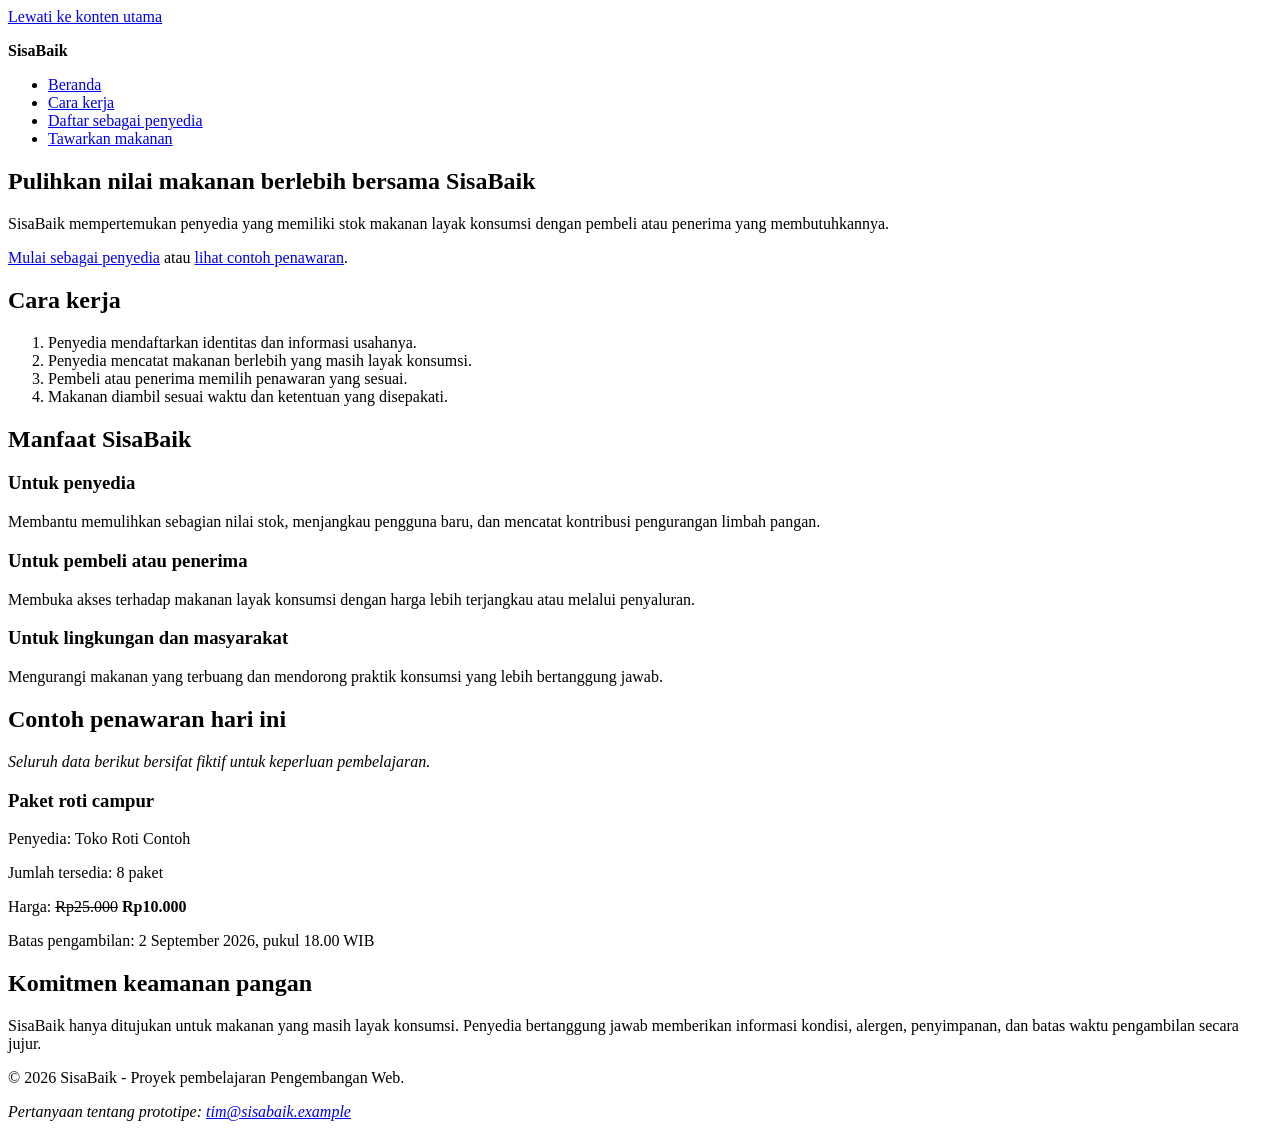
==== index.html @ 279754fd "feat: add semantic SisaBaik information page" ====
<!DOCTYPE html>
<html lang="id">
<head>
  <meta charset="utf-8">
  <meta name="viewport" content="width=device-width, initial-scale=1">
  <meta
    name="description"
    content="SisaBaik membantu penyedia menawarkan makanan berlebih agar tetap bernilai, terjangkau, dan tidak terbuang."
  >
  <title>Beranda | SisaBaik</title>
</head>
<body>
  <a href="#konten-utama">Lewati ke konten utama</a>

  <header>
    <p><strong>SisaBaik</strong></p>
    <nav aria-label="Navigasi utama">
      <ul>
        <li><a href="index.html" aria-current="page">Beranda</a></li>
        <li><a href="#cara-kerja">Cara kerja</a></li>
        <li><a href="daftar-penyedia.html">Daftar sebagai penyedia</a></li>
        <li><a href="tawarkan-makanan.html">Tawarkan makanan</a></li>
      </ul>
    </nav>
  </header>

  <main id="konten-utama" tabindex="-1">
    <section aria-labelledby="judul-utama">
      <h1 id="judul-utama">Pulihkan nilai makanan berlebih bersama SisaBaik</h1>
      <p>
        SisaBaik mempertemukan penyedia yang memiliki stok makanan layak
        konsumsi dengan pembeli atau penerima yang membutuhkannya.
      </p>
      <p>
        <a href="daftar-penyedia.html">Mulai sebagai penyedia</a>
        atau
        <a href="#penawaran-contoh">lihat contoh penawaran</a>.
      </p>
    </section>

    <section id="cara-kerja" aria-labelledby="judul-cara-kerja">
      <h2 id="judul-cara-kerja">Cara kerja</h2>
      <ol>
        <li>Penyedia mendaftarkan identitas dan informasi usahanya.</li>
        <li>Penyedia mencatat makanan berlebih yang masih layak konsumsi.</li>
        <li>Pembeli atau penerima memilih penawaran yang sesuai.</li>
        <li>Makanan diambil sesuai waktu dan ketentuan yang disepakati.</li>
      </ol>
    </section>

    <section aria-labelledby="judul-manfaat">
      <h2 id="judul-manfaat">Manfaat SisaBaik</h2>

      <article>
        <h3>Untuk penyedia</h3>
        <p>
          Membantu memulihkan sebagian nilai stok, menjangkau pengguna baru,
          dan mencatat kontribusi pengurangan limbah pangan.
        </p>
      </article>

      <article>
        <h3>Untuk pembeli atau penerima</h3>
        <p>
          Membuka akses terhadap makanan layak konsumsi dengan harga lebih
          terjangkau atau melalui penyaluran.
        </p>
      </article>

      <article>
        <h3>Untuk lingkungan dan masyarakat</h3>
        <p>
          Mengurangi makanan yang terbuang dan mendorong praktik konsumsi
          yang lebih bertanggung jawab.
        </p>
      </article>
    </section>

    <section id="penawaran-contoh" aria-labelledby="judul-penawaran">
      <h2 id="judul-penawaran">Contoh penawaran hari ini</h2>
      <p><em>Seluruh data berikut bersifat fiktif untuk keperluan pembelajaran.</em></p>

      <article>
        <h3>Paket roti campur</h3>
        <p>Penyedia: Toko Roti Contoh</p>
        <p>Jumlah tersedia: <data value="8">8 paket</data></p>
        <p>Harga: <del>Rp25.000</del> <strong>Rp10.000</strong></p>
        <p>
          Batas pengambilan:
          <time datetime="2026-09-02T18:00:00+07:00">
            2 September 2026, pukul 18.00 WIB
          </time>
        </p>
      </article>
    </section>

    <section aria-labelledby="judul-keamanan">
      <h2 id="judul-keamanan">Komitmen keamanan pangan</h2>
      <p>
        SisaBaik hanya ditujukan untuk makanan yang masih layak konsumsi.
        Penyedia bertanggung jawab memberikan informasi kondisi, alergen,
        penyimpanan, dan batas waktu pengambilan secara jujur.
      </p>
    </section>
  </main>

  <footer>
    <p>&copy; 2026 SisaBaik - Proyek pembelajaran Pengembangan Web.</p>
    <address>
      Pertanyaan tentang prototipe:
      <a href="mailto:tim@sisabaik.example">tim@sisabaik.example</a>
    </address>
  </footer>
</body>
</html>
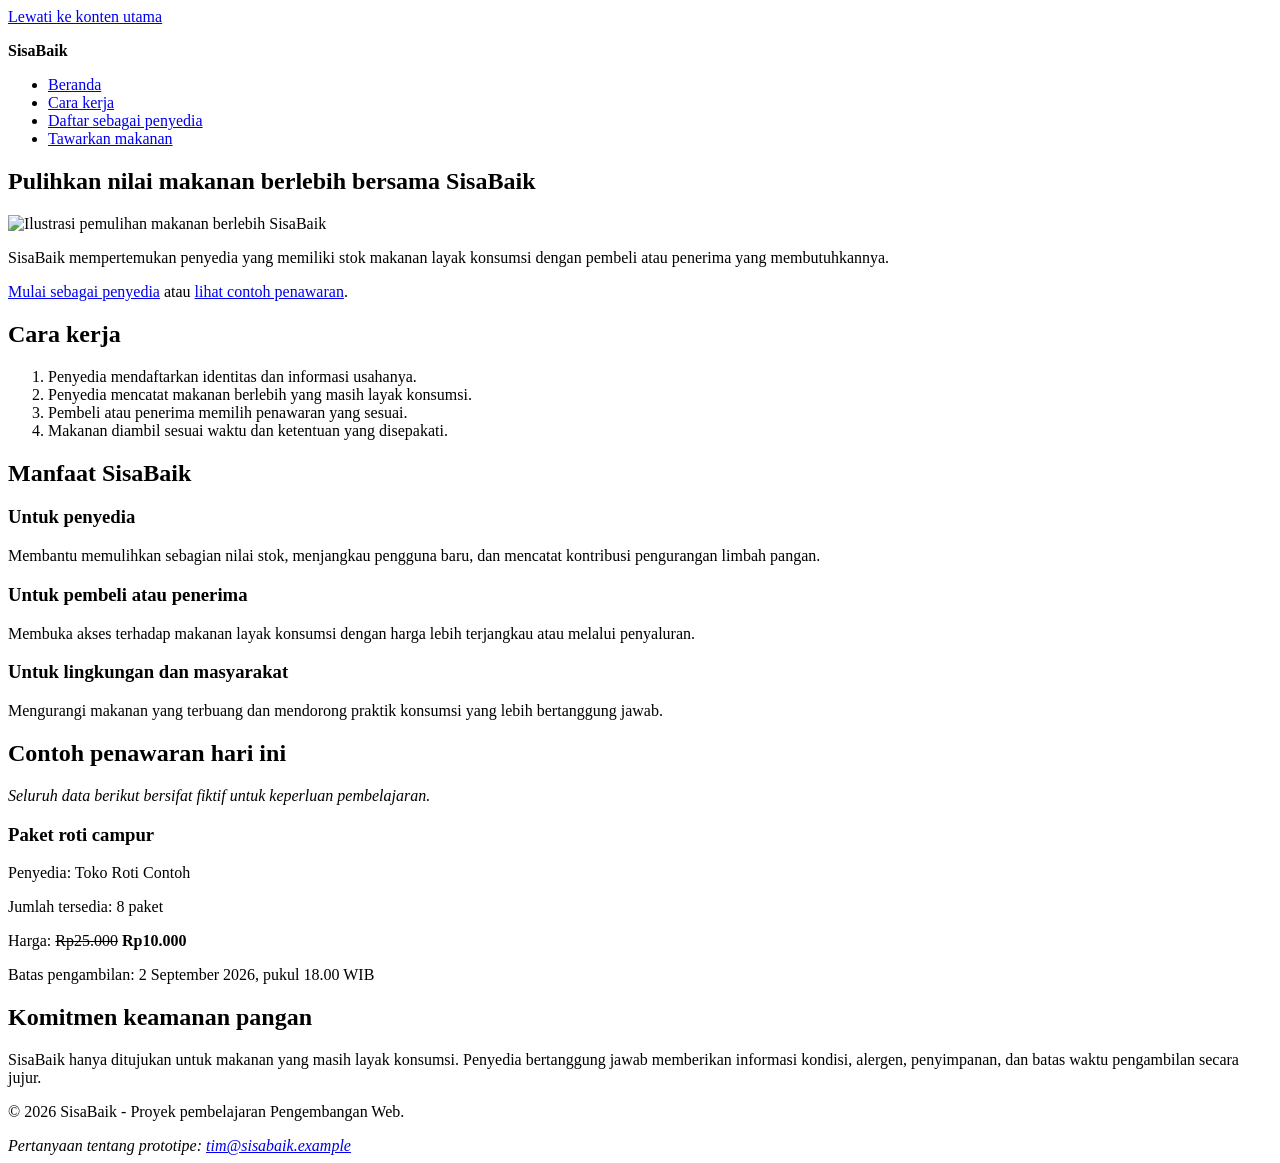
==== commit a898b034: "Menambahkan gambar di bagian pulihkan nilai makanan berlebih" ====
--- a/index.html
+++ b/index.html
@@ -27,6 +27,15 @@
   <main id="konten-utama" tabindex="-1">
     <section aria-labelledby="judul-utama">
       <h1 id="judul-utama">Pulihkan nilai makanan berlebih bersama SisaBaik</h1>
+      
+      <!-- GAMBAR DITAMBAHKAN DI SINI -->
+      <img 
+        src="img/makanan.jpg" 
+        alt="Ilustrasi pemulihan makanan berlebih SisaBaik" 
+        width="600" 
+        style="max-width: 100%; height: auto;"
+      >
+
       <p>
         SisaBaik mempertemukan penyedia yang memiliki stok makanan layak
         konsumsi dengan pembeli atau penerima yang membutuhkannya.
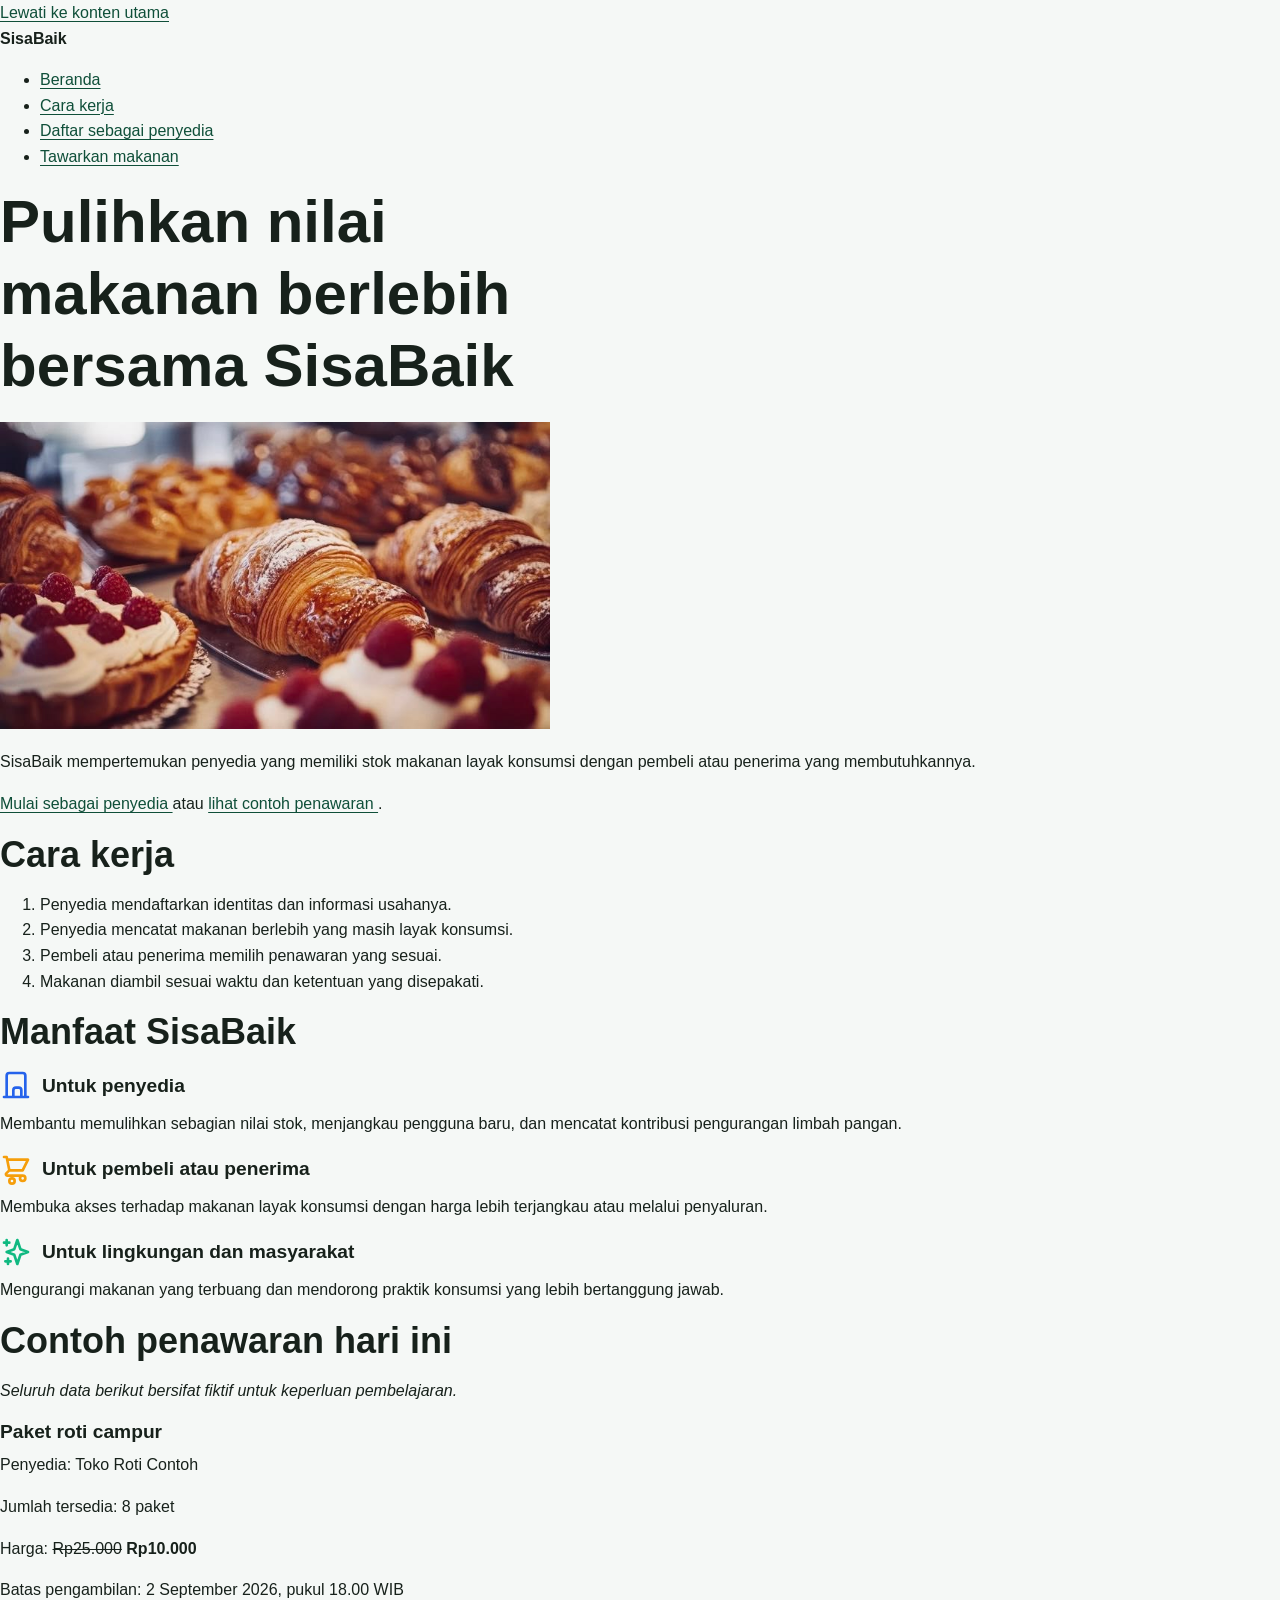
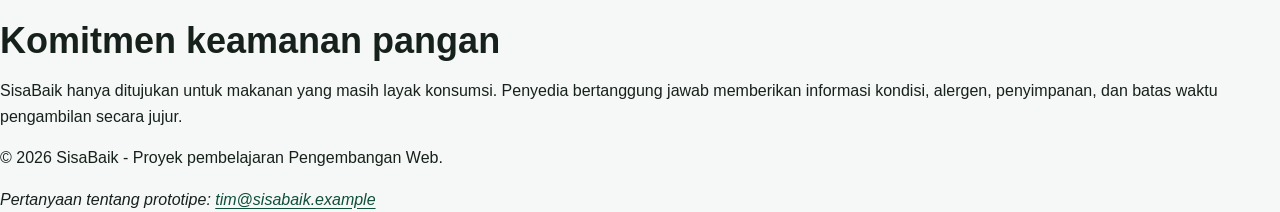
==== commit c4dae32b: "feat: add responsive SisaBaik visual system" ====
--- a/index.html
+++ b/index.html
@@ -1,124 +1,295 @@
-<!DOCTYPE html>
+<!doctype html>
 <html lang="id">
-<head>
-  <meta charset="utf-8">
-  <meta name="viewport" content="width=device-width, initial-scale=1">
-  <meta
-    name="description"
-    content="SisaBaik membantu penyedia menawarkan makanan berlebih agar tetap bernilai, terjangkau, dan tidak terbuang."
-  >
-  <title>Beranda | SisaBaik</title>
-</head>
-<body>
-  <a href="#konten-utama">Lewati ke konten utama</a>
-
-  <header>
-    <p><strong>SisaBaik</strong></p>
-    <nav aria-label="Navigasi utama">
-      <ul>
-        <li><a href="index.html" aria-current="page">Beranda</a></li>
-        <li><a href="#cara-kerja">Cara kerja</a></li>
-        <li><a href="daftar-penyedia.html">Daftar sebagai penyedia</a></li>
-        <li><a href="tawarkan-makanan.html">Tawarkan makanan</a></li>
-      </ul>
-    </nav>
-  </header>
-
-  <main id="konten-utama" tabindex="-1">
-    <section aria-labelledby="judul-utama">
-      <h1 id="judul-utama">Pulihkan nilai makanan berlebih bersama SisaBaik</h1>
-      
-      <!-- GAMBAR DITAMBAHKAN DI SINI -->
-      <img 
-        src="img/makanan.jpg" 
-        alt="Ilustrasi pemulihan makanan berlebih SisaBaik" 
-        width="600" 
-        style="max-width: 100%; height: auto;"
-      >
-
-      <p>
-        SisaBaik mempertemukan penyedia yang memiliki stok makanan layak
-        konsumsi dengan pembeli atau penerima yang membutuhkannya.
-      </p>
-      <p>
-        <a href="daftar-penyedia.html">Mulai sebagai penyedia</a>
-        atau
-        <a href="#penawaran-contoh">lihat contoh penawaran</a>.
-      </p>
-    </section>
-
-    <section id="cara-kerja" aria-labelledby="judul-cara-kerja">
-      <h2 id="judul-cara-kerja">Cara kerja</h2>
-      <ol>
-        <li>Penyedia mendaftarkan identitas dan informasi usahanya.</li>
-        <li>Penyedia mencatat makanan berlebih yang masih layak konsumsi.</li>
-        <li>Pembeli atau penerima memilih penawaran yang sesuai.</li>
-        <li>Makanan diambil sesuai waktu dan ketentuan yang disepakati.</li>
-      </ol>
-    </section>
-
-    <section aria-labelledby="judul-manfaat">
-      <h2 id="judul-manfaat">Manfaat SisaBaik</h2>
-
-      <article>
-        <h3>Untuk penyedia</h3>
-        <p>
-          Membantu memulihkan sebagian nilai stok, menjangkau pengguna baru,
-          dan mencatat kontribusi pengurangan limbah pangan.
-        </p>
-      </article>
-
-      <article>
-        <h3>Untuk pembeli atau penerima</h3>
-        <p>
-          Membuka akses terhadap makanan layak konsumsi dengan harga lebih
-          terjangkau atau melalui penyaluran.
-        </p>
-      </article>
-
-      <article>
-        <h3>Untuk lingkungan dan masyarakat</h3>
-        <p>
-          Mengurangi makanan yang terbuang dan mendorong praktik konsumsi
-          yang lebih bertanggung jawab.
-        </p>
-      </article>
-    </section>
-
-    <section id="penawaran-contoh" aria-labelledby="judul-penawaran">
-      <h2 id="judul-penawaran">Contoh penawaran hari ini</h2>
-      <p><em>Seluruh data berikut bersifat fiktif untuk keperluan pembelajaran.</em></p>
-
-      <article>
-        <h3>Paket roti campur</h3>
-        <p>Penyedia: Toko Roti Contoh</p>
-        <p>Jumlah tersedia: <data value="8">8 paket</data></p>
-        <p>Harga: <del>Rp25.000</del> <strong>Rp10.000</strong></p>
-        <p>
-          Batas pengambilan:
-          <time datetime="2026-09-02T18:00:00+07:00">
-            2 September 2026, pukul 18.00 WIB
-          </time>
-        </p>
-      </article>
-    </section>
-
-    <section aria-labelledby="judul-keamanan">
-      <h2 id="judul-keamanan">Komitmen keamanan pangan</h2>
-      <p>
-        SisaBaik hanya ditujukan untuk makanan yang masih layak konsumsi.
-        Penyedia bertanggung jawab memberikan informasi kondisi, alergen,
-        penyimpanan, dan batas waktu pengambilan secara jujur.
-      </p>
-    </section>
-  </main>
-
-  <footer>
-    <p>&copy; 2026 SisaBaik - Proyek pembelajaran Pengembangan Web.</p>
-    <address>
-      Pertanyaan tentang prototipe:
-      <a href="mailto:tim@sisabaik.example">tim@sisabaik.example</a>
-    </address>
-  </footer>
-</body>
+
+    <head>
+
+        <meta charset="utf-8">
+
+        <meta name="viewport" content="width=device-width, initial-scale=1">
+
+        <meta
+            name="description"
+            content="SisaBaik membantu penyedia menawarkan makanan berlebih agar tetap bernilai, terjangkau, dan tidak terbuang."
+        >
+
+        <title>Beranda | SisaBaik</title>
+
+        <style>
+            /* CSS Sederhana untuk Merapikan Tampilan Ikon Berwarna */
+            .manfaat-title {
+                display: flex;
+                align-items: center;
+                gap: 10px;
+            }
+
+            .manfaat-icon {
+                width: 32px;
+                height: 32px;
+                flex-shrink: 0;
+            }
+
+            /* Warna Khusus Ikon */
+            .icon-penyedia {
+                color: #2563eb; /* Biru */
+            }
+
+            .icon-pembeli {
+                color: #f59e0b; /* Oranye/Emas */
+            }
+
+            .icon-lingkungan {
+                color: #10b981; /* Hijau Daun */
+            }
+        </style>
+
+        <link rel="stylesheet" href="styles.css">
+    </head>
+
+    <body>
+
+        <a href="#konten-utama">Lewati ke konten utama</a>
+
+        <header>
+
+            <p><strong>SisaBaik</strong></p>
+
+            <nav aria-label="Navigasi utama">
+
+                <ul>
+
+                    <li>
+                        <a href="index.html" aria-current="page">
+                            Beranda
+                        </a>
+                    </li>
+
+                    <li>
+                        <a href="#cara-kerja">
+                            Cara kerja
+                        </a>
+                    </li>
+
+                    <li>
+                        <a href="daftar-penyedia.html">
+                            Daftar sebagai penyedia
+                        </a>
+                    </li>
+
+                    <li>
+                        <a href="tawarkan-makanan.html">
+                            Tawarkan makanan
+                        </a>
+                    </li>
+
+                </ul>
+
+            </nav>
+
+        </header>
+
+        <main id="konten-utama" tabindex="-1">
+
+            <section aria-labelledby="judul-utama">
+
+                <h1 id="judul-utama">
+                    Pulihkan nilai makanan berlebih bersama SisaBaik
+                </h1>
+
+                <img
+                    src="makanan.jpg"
+                    alt="Makanan berlebih yang masih layak konsumsi"
+                    style="width: 550px; height: auto; display: block; margin: 20px 0;"
+                >
+
+                <p>
+                    SisaBaik mempertemukan penyedia yang memiliki stok makanan layak
+                    konsumsi dengan pembeli atau penerima yang membutuhkannya.
+                </p>
+
+                <p>
+                    <a href="daftar-penyedia.html">
+                        Mulai sebagai penyedia
+                    </a>
+                    atau
+                    <a href="#penawaran-contoh">
+                        lihat contoh penawaran
+                    </a>.
+                </p>
+
+            </section>
+
+            <section id="cara-kerja" aria-labelledby="judul-cara-kerja">
+
+                <h2 id="judul-cara-kerja">
+                    Cara kerja
+                </h2>
+
+                <ol>
+
+                    <li>
+                        Penyedia mendaftarkan identitas dan informasi usahanya.
+                    </li>
+
+                    <li>
+                        Penyedia mencatat makanan berlebih yang masih layak konsumsi.
+                    </li>
+
+                    <li>
+                        Pembeli atau penerima memilih penawaran yang sesuai.
+                    </li>
+
+                    <li>
+                        Makanan diambil sesuai waktu dan ketentuan yang disepakati.
+                    </li>
+
+                </ol>
+
+            </section>
+
+            <section aria-labelledby="judul-manfaat">
+
+                <h2 id="judul-manfaat">
+                    Manfaat SisaBaik
+                </h2>
+
+                <article>
+
+                    <h3 class="manfaat-title">
+                        <!-- Ikon Toko/Penyedia - Warna Biru -->
+                        <svg class="manfaat-icon icon-penyedia" xmlns="http://www.w3.org/2000/svg" fill="none" viewBox="0 0 24 24" stroke="currentColor" aria-hidden="true">
+                            <path stroke-linecap="round" stroke-linejoin="round" stroke-width="2" d="M19 21V5a2 2 0 00-2-2H7a2 2 0 00-2 2v16m14 0h2m-2 0h-5m-9 0H3m2 0h5m0 0v-5a2 2 0 012-2h2a2 2 0 012 2v5m-6 0h6" />
+                        </svg>
+                        Untuk penyedia
+                    </h3>
+
+                    <p>
+                        Membantu memulihkan sebagian nilai stok, menjangkau pengguna baru,
+                        dan mencatat kontribusi pengurangan limbah pangan.
+                    </p>
+
+                </article>
+
+                <article>
+
+                    <h3 class="manfaat-title">
+                        <!-- Ikon Keranjang Belanja - Warna Oranye -->
+                        <svg class="manfaat-icon icon-pembeli" xmlns="http://www.w3.org/2000/svg" fill="none" viewBox="0 0 24 24" stroke="currentColor" aria-hidden="true">
+                            <path stroke-linecap="round" stroke-linejoin="round" stroke-width="2" d="M3 3h2l.4 2M7 13h10l4-8H5.4M7 13L5.4 5M7 13l-2.293 2.293c-.63.63-.184 1.707.707 1.707H17m0 0a2 2 0 100 4 2 2 0 000-4zm-8 2a2 2 0 100 4 2 2 0 000-4z" />
+                        </svg>
+                        Untuk pembeli atau penerima
+                    </h3>
+
+                    <p>
+                        Membuka akses terhadap makanan layak konsumsi dengan harga lebih
+                        terjangkau atau melalui penyaluran.
+                    </p>
+
+                </article>
+
+                <article>
+
+                    <h3 class="manfaat-title">
+                        <!-- Ikon Daun/Lingkungan - Warna Hijau -->
+                        <svg class="manfaat-icon icon-lingkungan" xmlns="http://www.w3.org/2000/svg" fill="none" viewBox="0 0 24 24" stroke="currentColor" aria-hidden="true">
+                            <path stroke-linecap="round" stroke-linejoin="round" stroke-width="2" d="M5 3v4M3 5h4M6 17v4m-2-2h4m5-16l2.286 6.857L21 12l-5.714 2.143L13 21l-2.286-6.857L5 12l5.714-2.143L13 3z" />
+                        </svg>
+                        Untuk lingkungan dan masyarakat
+                    </h3>
+
+                    <p>
+                        Mengurangi makanan yang terbuang dan mendorong praktik konsumsi
+                        yang lebih bertanggung jawab.
+                    </p>
+
+                </article>
+
+            </section>
+
+            <section
+                id="penawaran-contoh"
+                aria-labelledby="judul-penawaran"
+            >
+
+                <h2 id="judul-penawaran">
+                    Contoh penawaran hari ini
+                </h2>
+
+                <p>
+                    <em>
+                        Seluruh data berikut bersifat fiktif untuk keperluan pembelajaran.
+                    </em>
+                </p>
+
+                <article>
+
+                    <h3>
+                        Paket roti campur
+                    </h3>
+
+                    <p>
+                        Penyedia: Toko Roti Contoh
+                    </p>
+
+                    <p>
+                        Jumlah tersedia:
+                        <data value="8">
+                            8 paket
+                        </data>
+                    </p>
+
+                    <p>
+                        Harga:
+                        <del>Rp25.000</del>
+                        <strong>Rp10.000</strong>
+                    </p>
+
+                    <p>
+                        Batas pengambilan:
+
+                        <time datetime="2026-09-02T18:00:00+07:00">
+                            2 September 2026, pukul 18.00 WIB
+                        </time>
+
+                    </p>
+
+                </article>
+
+            </section>
+
+            <section aria-labelledby="judul-keamanan">
+
+                <h2 id="judul-keamanan">
+                    Komitmen keamanan pangan
+                </h2>
+
+                <p>
+                    SisaBaik hanya ditujukan untuk makanan yang masih layak konsumsi.
+                    Penyedia bertanggung jawab memberikan informasi kondisi, alergen,
+                    penyimpanan, dan batas waktu pengambilan secara jujur.
+                </p>
+
+            </section>
+
+        </main>
+
+        <footer>
+
+            <p>
+                &copy; 2026 SisaBaik - Proyek pembelajaran Pengembangan Web.
+            </p>
+
+            <address>
+
+                Pertanyaan tentang prototipe:
+
+                <a href="mailto:tim@sisabaik.example">
+                    tim@sisabaik.example
+                </a>
+
+            </address>
+
+        </footer>
+
+    </body>
+
 </html>
--- a/styles.css
+++ b/styles.css
@@ -0,0 +1,433 @@
+:root {
+    --color-primary: #176b4d;
+    --color-primary-dark: #0f4f39;
+    --color-primary-soft: #e8f5ef;
+    --color-accent: #f2b84b;
+    --color-text: #17211b;
+    --color-muted: #52615a;
+    --color-surface: #ffffff;
+    --color-background: #f5f8f6;
+    --color-border: #cbd8d1;
+    --color-danger: #a52a2a;
+    --shadow-card: 0 0.5rem 1.5rem rgb(23 33 27 / 10%);
+    --radius-small: 0.5rem;
+    --radius-medium: 0.9rem;
+    --radius-large: 1.4rem;
+    --content-width: 72rem;
+}
+
+*,
+*::before,
+*::after {
+    box-sizing: border-box;
+}
+
+html {
+    scroll-behavior: smooth;
+}
+
+body {
+    margin: 0;
+    background: var(--color-background);
+    color: var(--color-text);
+    font-family: Arial, Helvetica, sans-serif;
+    font-size: 1rem;
+    line-height: 1.6;
+}
+
+h1,
+h2,
+h3,
+p {
+margin-block-start: 0;
+}
+
+h1,
+h2,
+h3 {
+line-height: 1.2;
+}
+
+h1 {
+    max-width: 18ch;
+    margin-block-end: 1rem;
+    font-size: clamp(2rem, 7vw, 3.75rem);
+}
+
+h2 {
+    margin-block-end: 1rem;
+    font-size: clamp(1.5rem, 4vw, 2.25rem);
+}
+
+h3 {
+    margin-block-end: 0.6rem;
+    font-size: 1.2rem;
+}
+
+a{
+color: var(--color-primary-dark);
+text-underline-offset: 0.2em;
+}
+
+a:hover {
+    text-decoration-thickness: 0.18em;
+}
+
+:focus-visible {
+    outline: 0.2rem solid var( -- color-accent);
+    outline-offset: 0.2rem;
+}
+
+.skip-link {
+    position: absolute;
+    inset-block-start: 0.5rem;
+    inset-inline-start: 0.5rem;
+    z-index: 100;
+    padding: 0.7rem 1rem;
+    border-radius: var(--radius-small);
+    background: var(--color-text);
+    color: var(--color-surface);
+    transform: translateY(-180%);
+}
+
+.skip-link:focus {
+transform: translateY(0);
+}
+
+.container {
+width: min(100% - 2rem, var(--content-width));
+margin-inline: auto;
+}
+
+.site-header {
+    background: var(--color-surface);
+    border-block-end: 0.0625rem solid var(--color-border);
+}
+
+.header-layout {
+    display: flex;
+    flex-direction: column;
+    gap: 0.75rem;
+    padding-block: 1rem;
+}
+
+.brand {
+    margin: 0;
+    color: var(--color-primary-dark);
+    font-size: 1.4rem;
+    font-weight: 700;
+}
+
+.nav-list {
+    display: flex;
+    flex-wrap: wrap;
+    gap: 0.5rem 1rem;
+    margin: 0;
+    padding: 0;
+    list-style: none;
+} 
+
+.nav-list a {
+    display: inline-block;
+    padding-block: 0.35rem;
+    font-weight: 700;
+}
+
+.nav-list a[aria-current="page"] {
+    color: var(--color-primary);
+    text-decoration-thickness: 0.2em;
+}
+
+.hero {
+    padding-block: clamp(3rem, 10vw, 7rem);
+    background:
+linear-gradient(135deg, rgb(232 245 239 / 95%), rgb(255 255 255 / 92%));
+}
+
+.hero-layout {
+display: grid;
+gap: 2rem;
+align-items: center;
+}
+
+.eyebrow {
+margin-block-end: 0.5rem;
+color: var(--color-primary-dark);
+font-weight: 700;
+letter-spacing: 0.05em;
+text-transform: uppercase;
+}
+
+.lead {
+max-width: 62ch;
+color: var(--color-muted);
+font-size: 1.1rem;
+}
+
+.hero-panel {
+    padding: 1.5rem;
+    border: 0.0625rem solid var(--color-border);
+    border-radius: var(--radius-large);
+    background: var(--color-surface);
+    box-shadow: var(--shadow-card);
+}
+
+.hero-panel strong {
+    display: block;
+    color: var(--color-primary-dark);
+    font-size: 2rem;
+}
+
+.button-group,
+.form-actions {
+    display: flex;
+    flex-wrap: wrap;
+    gap: 0.75rem;
+    align-items: center;
+}
+
+.button {
+    display: inline-block;
+    padding: 0.75rem 1rem;
+    border: 0.125rem solid var(--color-primary);
+    border-radius: var(--radius-small);
+    background: var(--color-primary);
+    color: var(--color-surface);
+    font: inherit;
+    font-weight: 700;
+    line-height: 1.2;
+    text-decoration: none;
+    cursor: pointer;
+}
+
+.button:hover {
+    background: var(--color-primary-dark);
+    border-color: var(--color-primary-dark);
+}
+
+.button-secondary {
+    background: transparent;
+    color: var(--color-primary-dark);
+}
+
+.section {
+    padding-block: clamp(2.5rem, 7vw, 5rem);
+}
+
+.section-alt {
+    background: var(--color-surface);
+}
+
+
+.section-intro {
+max-width: 65ch;
+color: var(--color-muted);
+}
+
+.steps-grid,
+.benefit-grid,
+.offer-grid {
+    display: grid;
+    grid-template-columns: 1fr;
+    gap: 1rem;
+}
+
+.card {
+padding: 1.25rem;
+border: 0.0625rem solid var(--color-border);
+border-radius: var(--radius-medium);
+background: var(--color-surface);
+box-shadow: var(--shadow-card);
+}
+
+.step-number {
+display: inline-grid;
+width: 2.25rem;
+height: 2.25rem;
+margin-block-end: 0.75rem;
+place-items: center;
+border-radius: 50%;
+background: var(--color-primary-soft);
+color: var(--color-primary-dark);
+font-weight: 700;
+}
+
+.offer-card {
+display: flex;
+flex-direction: column;
+overflow: hidden;
+border: 0.0625rem solid var(--color-border);
+border-radius: var(--radius-medium);
+background: var(--color-surface);
+box-shadow: var(--shadow-card);
+}
+
+.offer-card __ visual {
+min-height: 8rem;
+background: linear-gradient(135deg, var(--color-primary), var(--color-primary-dark));
+}
+
+.offer-card_content {
+display: flex;
+flex: 1;
+flex-direction: column;
+padding: 1.25rem;
+}
+
+.offer-card_meta {
+color: var(--color-muted);
+}
+
+.offer-card_price {
+margin-block-start: auto;
+font-size: 1.15rem;
+}
+
+.badge {
+display: inline-block;
+width: fit-content;
+margin-block-end: 0.75rem;
+padding: 0.25rem 0.6rem;
+border-radius: 999px;
+background: var(--color-primary-soft);
+color: var(--color-primary-dark);
+font-size: 0.85rem;
+font-weight: 700;
+}
+
+.notice {
+padding: 1rem;
+border-inline-start: 0.3rem solid var(--color-primary);
+border-radius: var(--radius-small);
+background: var(--color-primary-soft);
+}
+
+.page-heading {
+padding-block: clamp(2.5rem, 7vw, 5rem) 2rem;
+}
+
+.form-card {
+max-width: 56rem;
+margin-block-end: 3rem;
+padding: clamp(1rem, 4vw, 2rem);
+border: 0.0625rem solid var(--color-border);
+border-radius: var(--radius-large);
+background: var(--color-surface);
+box-shadow: var(--shadow-card);
+}
+
+.form-section {
+margin: 0 0 1.5rem;
+padding: 1.25rem;
+border: 0.0625rem solid var(--color-border);
+border-radius: var(--radius-medium);
+}
+
+.form-section legend {
+padding-inline: 0.4rem;
+color: var(--color-primary-dark);
+font-size: 1.1rem;
+font-weight: 700;
+}
+
+label {
+display: inline-block;
+margin-block-end: 0.35rem;
+font-weight: 700;
+}
+
+input,
+select,
+textarea {
+    width: 100%;
+    padding: 0.7rem 0.75rem;
+    border: 0.0625rem solid #809087;
+    border-radius: var( -- radius-small);
+    background: var( -- color-surface);
+    color: var( -- color-text);
+    font: inherit;
+}
+
+textarea {
+resize: vertical;
+}
+
+input:focus,
+select:focus,
+textarea:focus {
+border-color: var(--color-primary-dark);
+}
+
+input[type="checkbox"],
+
+input[type="radio"] {
+width: 1.1rem;
+height: 1.1rem;
+margin: 0.2rem 0 0;
+accent-color: var(--color-primary);
+}
+
+.required-note {
+color: var(--color-muted);
+}
+
+.site-footer {
+padding-block: 2rem;
+background: var(--color-primary-dark);
+color: var(--color-surface);
+}
+
+.site-footer a {
+color: var(--color-surface);
+}
+
+.footer-layout {
+display: flex;
+flex-direction: column;
+gap: 0.5rem;
+}
+
+.footer-layout p,
+.footer-layout address {
+margin: 0;
+}
+
+
+@media (min-width: 48rem) {
+.header-layout {
+    flex-direction: row;
+    justify-content: space-between;
+    align-items: center;
+}
+
+.hero-layout {
+    grid-template-columns: minmax(0, 1.5fr) minmax(15rem, 0.7fr);
+}
+
+.steps-grid,
+.benefit-grid {
+    grid-template-columns: repeat(3, minmax(0, 1fr));
+}
+
+.offer-grid {
+grid-template-columns: repeat(2, minmax(0, 1fr));
+}
+
+.footer-layout {
+    flex-direction: row;
+    justify-content: space-between;
+    align-items: center;
+}
+}
+
+@media (min-width: 68rem) {
+.offer-grid {
+    grid-template-columns: repeat(3, minmax(0, 1fr));
+}
+}
+
+@media (prefers-reduced-motion: reduce) {
+html {
+    scroll-behavior: auto;
+}
+}
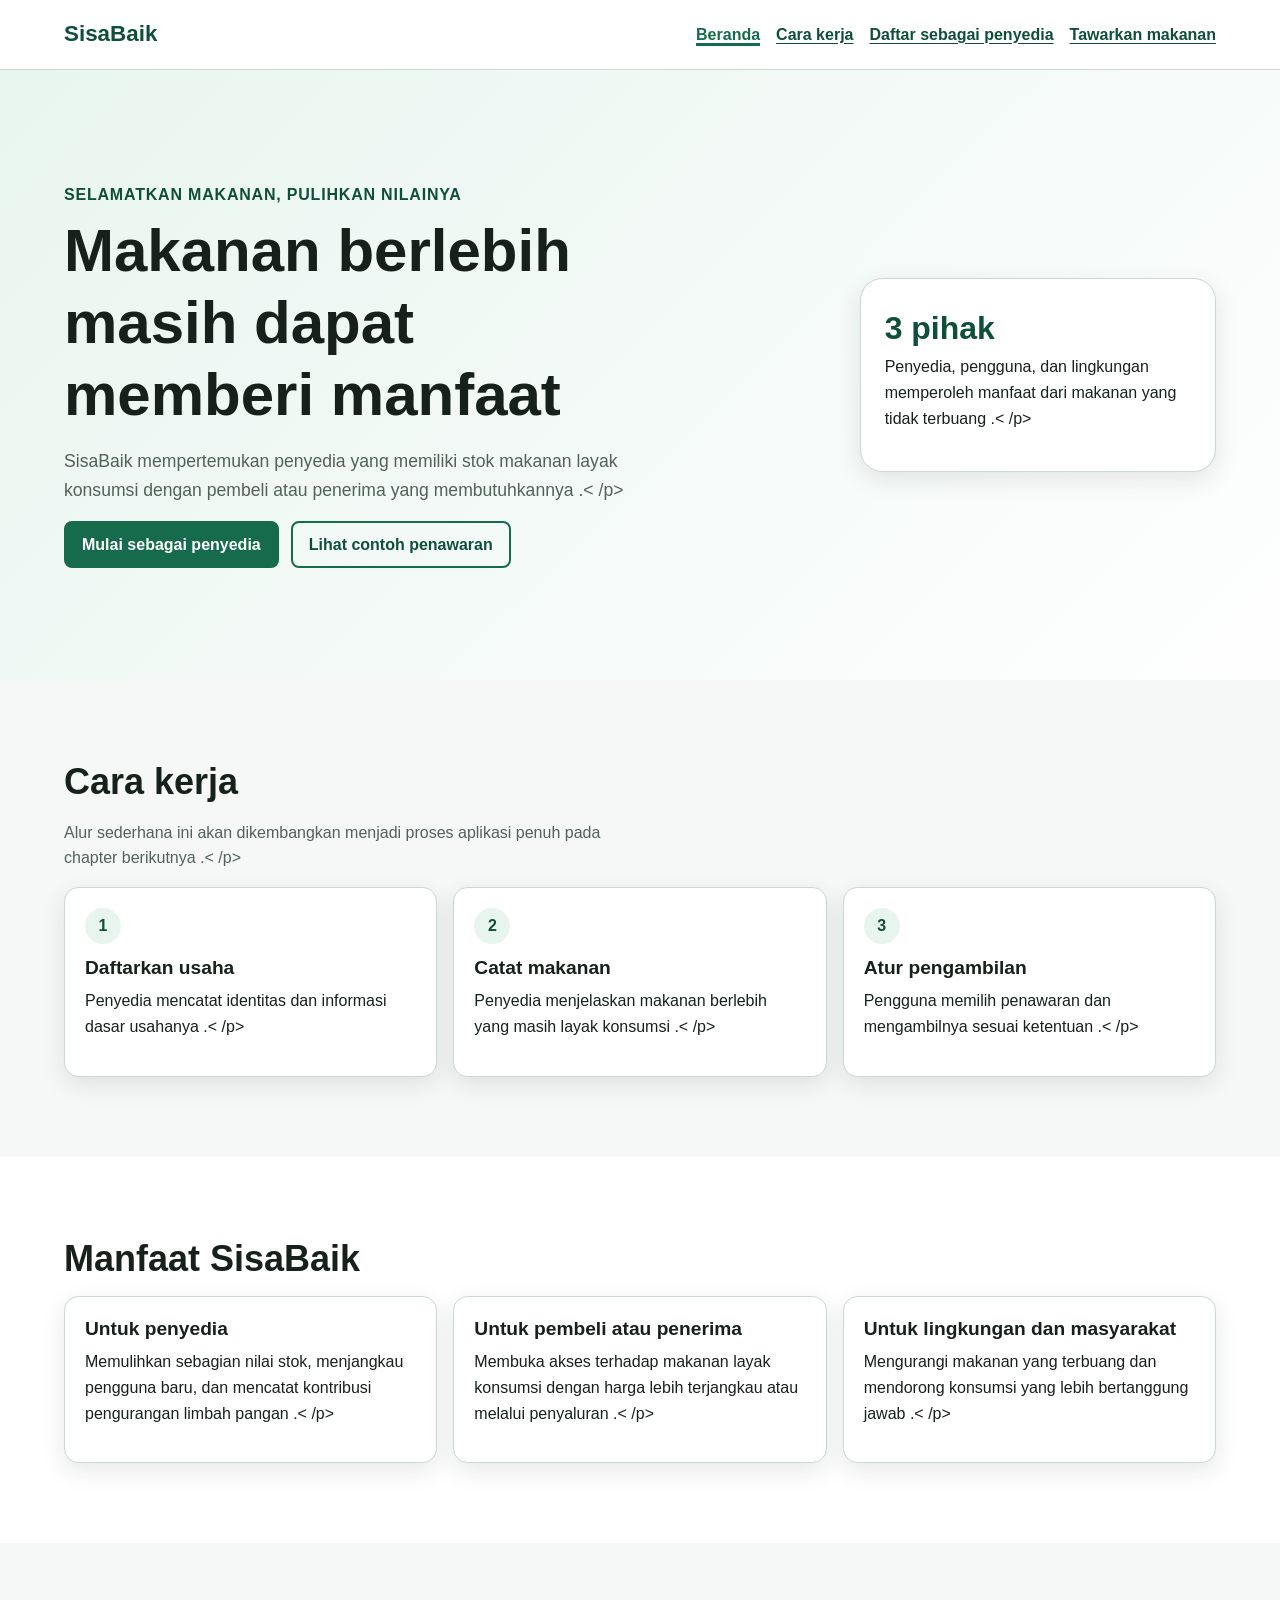
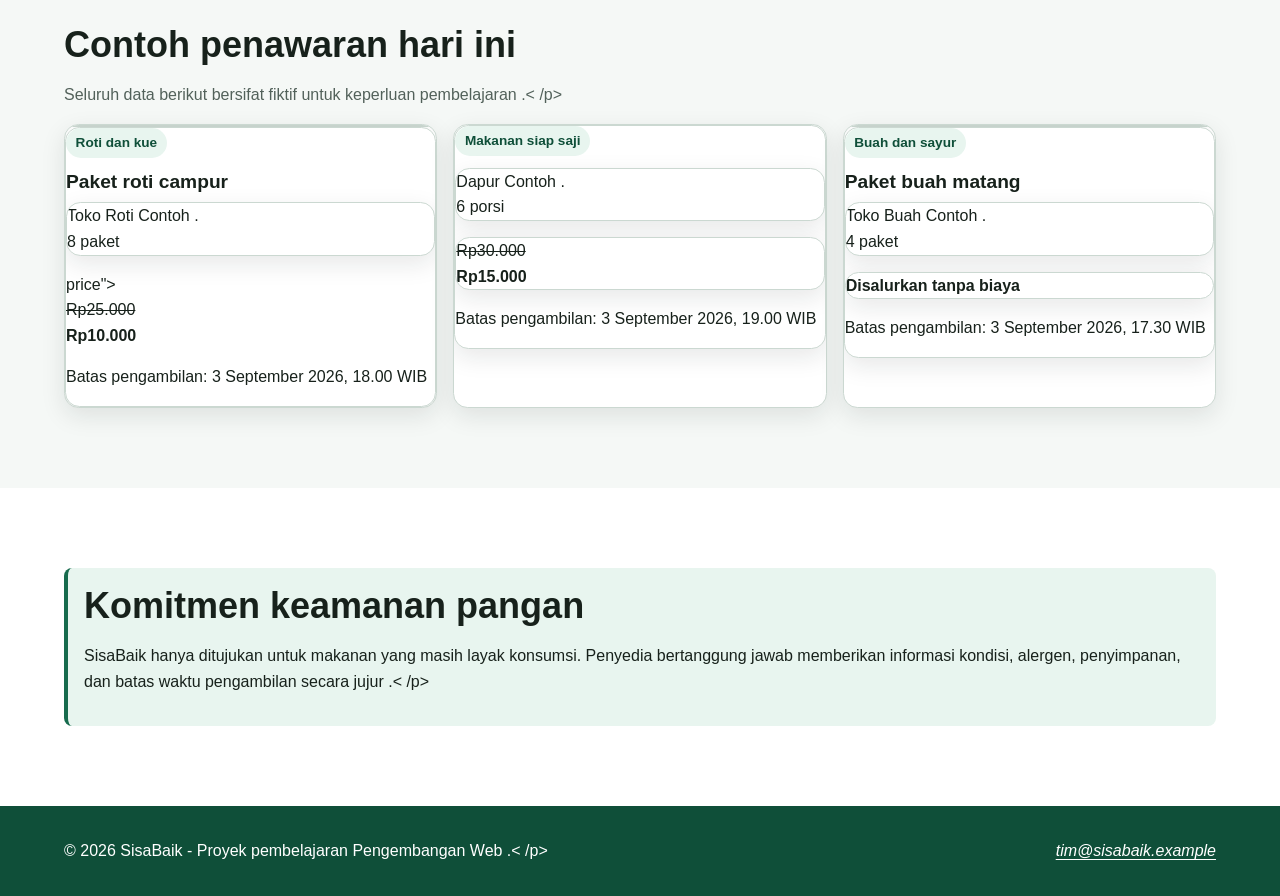
==== commit f350c8b8: "style: apply responsive layout to SisaBaik pages" ====
--- a/index.html
+++ b/index.html
@@ -1,295 +1,161 @@
-<!doctype html>
+<! doctype html>
 <html lang="id">
+<head>
+<meta charset="utf-8">
+<meta name="viewport" content="width=device-width, initial-scale=1">
+<meta name="description" content="SisaBaik membantu penyedia menawarkan makanan berlebih agar tetap bernilai,
+terjangkau, dan tidak terbuang.">
+<title>Beranda | SisaBaik</title>
+<link rel="stylesheet" href="styles.css">
+</head>
+<body>
+<a class="skip-link" href="#konten-utama">Lewati ke konten utama</a>
 
-    <head>
+<header class="site-header">
+<div class="container header-layout">
+<p class="brand">SisaBaik</p>
+<nav aria-label="Navigasi utama">
+<ul class="nav-list">
+<li><a href="index.html" aria-current="page">Beranda</a></li>
+<li><a href="#cara-kerja">Cara kerja</a></li>
+<li><a href="daftar-penyedia.html">Daftar sebagai penyedia</a></li>
+<li><a href="tawarkan-makanan.html">Tawarkan makanan</a></li>
+</ul>
+</nav>
+</div>
+</header>
 
-        <meta charset="utf-8">
+<main id="konten-utama" tabindex="-1">
+<section class="hero" aria-labelledby="judul-utama">
+<div class="container hero-layout">
+<div>
+<p class="eyebrow">Selamatkan makanan, pulihkan nilainya</p>
+<h1 id="judul-utama">Makanan berlebih masih dapat memberi manfaat</h1>
+<p class="lead">SisaBaik mempertemukan penyedia yang memiliki stok makanan layak konsumsi dengan pembeli
+atau penerima yang membutuhkannya .< /p>
+<div class="button-group">
+<a class="button" href="daftar-penyedia.html">Mulai sebagai penyedia</a>
+<a class="button button-secondary" href="#penawaran-contoh">Lihat contoh penawaran</a>
 
-        <meta name="viewport" content="width=device-width, initial-scale=1">
+</div>
+</div>
+<aside class="hero-panel" aria-label="Ringkasan manfaat SisaBaik">
+<strong>3 pihak</strong>
+<p>Penyedia, pengguna, dan lingkungan memperoleh manfaat dari makanan yang tidak terbuang .< /p>
+</aside>
+</div>
+</section>
 
-        <meta
-            name="description"
-            content="SisaBaik membantu penyedia menawarkan makanan berlebih agar tetap bernilai, terjangkau, dan tidak terbuang."
-        >
+<section class="section" id="cara-kerja" aria-labelledby="judul-cara-kerja">
+<div class="container">
+<h2 id="judul-cara-kerja">Cara kerja</h2>
+<p class="section-intro">Alur sederhana ini akan dikembangkan menjadi proses aplikasi penuh pada chapter
+berikutnya .< /p>
+<div class="steps-grid">
+<article class="card">
+<span class="step-number" aria-hidden="true">1</span>
+<h3>Daftarkan usaha</h3>
+<p>Penyedia mencatat identitas dan informasi dasar usahanya .< /p>
+</article>
+<article class="card">
+<span class="step-number" aria-hidden="true">2</span>
+<h3>Catat makanan</h3>
+<p>Penyedia menjelaskan makanan berlebih yang masih layak konsumsi .< /p>
+</article>
+<article class="card">
+<span class="step-number" aria-hidden="true">3</span>
+<h3>Atur pengambilan</h3>
+<p>Pengguna memilih penawaran dan mengambilnya sesuai ketentuan .< /p>
+</article>
+</div>
+</div>
+</section>
 
-        <title>Beranda | SisaBaik</title>
+<section class="section section-alt" aria-labelledby="judul-manfaat">
+<div class="container">
+<h2 id="judul-manfaat">Manfaat SisaBaik</h2>
 
-        <style>
-            /* CSS Sederhana untuk Merapikan Tampilan Ikon Berwarna */
-            .manfaat-title {
-                display: flex;
-                align-items: center;
-                gap: 10px;
-            }
+<div class="benefit-grid">
+<article class="card">
+<h3>Untuk penyedia</h3>
+<p>Memulihkan sebagian nilai stok, menjangkau pengguna baru, dan mencatat kontribusi pengurangan limbah
+pangan .< /p>
+</article>
+<article class="card">
+<h3>Untuk pembeli atau penerima</h3>
+<p>Membuka akses terhadap makanan layak konsumsi dengan harga lebih terjangkau atau melalui
+penyaluran .< /p>
+</article>
+<article class="card">
+<h3>Untuk lingkungan dan masyarakat</h3>
+<p>Mengurangi makanan yang terbuang dan mendorong konsumsi yang lebih bertanggung jawab .< /p>
+</article>
+</div>
+</div>
+</section>
 
-            .manfaat-icon {
-                width: 32px;
-                height: 32px;
-                flex-shrink: 0;
-            }
+<section class="section" id="penawaran-contoh" aria-labelledby="judul-penawaran">
+<div class="container">
+<h2 id="judul-penawaran">Contoh penawaran hari ini</h2>
+<p class="section-intro">Seluruh data berikut bersifat fiktif untuk keperluan pembelajaran .< /p>
+<div class="offer-grid">
+<article class="offer-card">
+<div class="offer-card __ visual" aria-hidden="true"></div>
+<div class="offer-card __ content">
+<span class="badge">Roti dan kue</span>
+<h3>Paket roti campur</h3>
+<p class="offer-card __ meta">Toko Roti Contoh . <data value="8">8 paket</data></p>
+price"><del>Rp25.000</del> <strong>Rp10.000</strong></p>
+<p>Batas pengambilan: <time datetime="2026-09-03T18:00:00+07:00">3 September 2026, 18.00
+WIB</time></p>
+</div>
+</article>
+<article class="offer-card">
+<div class="offer-card_visual" aria-hidden="true"></div>
+<div class="offer-card __ content">
+<span class="badge">Makanan siap saji</span>
 
-            /* Warna Khusus Ikon */
-            .icon-penyedia {
-                color: #2563eb; /* Biru */
-            }
+<p class="offer-card
 
-            .icon-pembeli {
-                color: #f59e0b; /* Oranye/Emas */
-            }
+<h3>Nasi dan lauk harian</h3>
+<p class="offer-card __ meta">Dapur Contoh . <data value="6">6 porsi</data></p>
+<p class="offer-card __ price"><del>Rp30.000</del> <strong>Rp15.000</strong></p>
+<p>Batas pengambilan: <time datetime="2026-09-03T19:00:00+07:00">3 September 2026, 19.00
+WIB</time></p>
+</div>
+</article>
+<article class="offer-card">
+<div class="offer-card __ visual" aria-hidden="true"></div>
+<div class="offer-card __ content">
+<span class="badge">Buah dan sayur</span>
+<h3>Paket buah matang</h3>
+<p class="offer-card __ meta">Toko Buah Contoh . <data value="4">4 paket</data></p>
+<p class="offer-card __ price"><strong>Disalurkan tanpa biaya</strong></p>
+<p>Batas pengambilan: <time datetime="2026-09-03T17:30:00+07:00">3 September 2026, 17.30
+WIB</time></p>
+</div>
+</article>
+</div>
+</div>
+</section>
 
-            .icon-lingkungan {
-                color: #10b981; /* Hijau Daun */
-            }
-        </style>
+<section class="section section-alt" aria-labelledby="judul-keamanan">
+<div class="container">
+<div class="notice">
+<h2 id="judul-keamanan">Komitmen keamanan pangan</h2>
+<p>SisaBaik hanya ditujukan untuk makanan yang masih layak konsumsi. Penyedia bertanggung jawab memberikan
+informasi kondisi, alergen, penyimpanan, dan batas waktu pengambilan secara jujur .< /p>
+</div>
+</div>
+</section>
+</main>
 
-        <link rel="stylesheet" href="styles.css">
-    </head>
-
-    <body>
-
-        <a href="#konten-utama">Lewati ke konten utama</a>
-
-        <header>
-
-            <p><strong>SisaBaik</strong></p>
-
-            <nav aria-label="Navigasi utama">
-
-                <ul>
-
-                    <li>
-                        <a href="index.html" aria-current="page">
-                            Beranda
-                        </a>
-                    </li>
-
-                    <li>
-                        <a href="#cara-kerja">
-                            Cara kerja
-                        </a>
-                    </li>
-
-                    <li>
-                        <a href="daftar-penyedia.html">
-                            Daftar sebagai penyedia
-                        </a>
-                    </li>
-
-                    <li>
-                        <a href="tawarkan-makanan.html">
-                            Tawarkan makanan
-                        </a>
-                    </li>
-
-                </ul>
-
-            </nav>
-
-        </header>
-
-        <main id="konten-utama" tabindex="-1">
-
-            <section aria-labelledby="judul-utama">
-
-                <h1 id="judul-utama">
-                    Pulihkan nilai makanan berlebih bersama SisaBaik
-                </h1>
-
-                <img
-                    src="makanan.jpg"
-                    alt="Makanan berlebih yang masih layak konsumsi"
-                    style="width: 550px; height: auto; display: block; margin: 20px 0;"
-                >
-
-                <p>
-                    SisaBaik mempertemukan penyedia yang memiliki stok makanan layak
-                    konsumsi dengan pembeli atau penerima yang membutuhkannya.
-                </p>
-
-                <p>
-                    <a href="daftar-penyedia.html">
-                        Mulai sebagai penyedia
-                    </a>
-                    atau
-                    <a href="#penawaran-contoh">
-                        lihat contoh penawaran
-                    </a>.
-                </p>
-
-            </section>
-
-            <section id="cara-kerja" aria-labelledby="judul-cara-kerja">
-
-                <h2 id="judul-cara-kerja">
-                    Cara kerja
-                </h2>
-
-                <ol>
-
-                    <li>
-                        Penyedia mendaftarkan identitas dan informasi usahanya.
-                    </li>
-
-                    <li>
-                        Penyedia mencatat makanan berlebih yang masih layak konsumsi.
-                    </li>
-
-                    <li>
-                        Pembeli atau penerima memilih penawaran yang sesuai.
-                    </li>
-
-                    <li>
-                        Makanan diambil sesuai waktu dan ketentuan yang disepakati.
-                    </li>
-
-                </ol>
-
-            </section>
-
-            <section aria-labelledby="judul-manfaat">
-
-                <h2 id="judul-manfaat">
-                    Manfaat SisaBaik
-                </h2>
-
-                <article>
-
-                    <h3 class="manfaat-title">
-                        <!-- Ikon Toko/Penyedia - Warna Biru -->
-                        <svg class="manfaat-icon icon-penyedia" xmlns="http://www.w3.org/2000/svg" fill="none" viewBox="0 0 24 24" stroke="currentColor" aria-hidden="true">
-                            <path stroke-linecap="round" stroke-linejoin="round" stroke-width="2" d="M19 21V5a2 2 0 00-2-2H7a2 2 0 00-2 2v16m14 0h2m-2 0h-5m-9 0H3m2 0h5m0 0v-5a2 2 0 012-2h2a2 2 0 012 2v5m-6 0h6" />
-                        </svg>
-                        Untuk penyedia
-                    </h3>
-
-                    <p>
-                        Membantu memulihkan sebagian nilai stok, menjangkau pengguna baru,
-                        dan mencatat kontribusi pengurangan limbah pangan.
-                    </p>
-
-                </article>
-
-                <article>
-
-                    <h3 class="manfaat-title">
-                        <!-- Ikon Keranjang Belanja - Warna Oranye -->
-                        <svg class="manfaat-icon icon-pembeli" xmlns="http://www.w3.org/2000/svg" fill="none" viewBox="0 0 24 24" stroke="currentColor" aria-hidden="true">
-                            <path stroke-linecap="round" stroke-linejoin="round" stroke-width="2" d="M3 3h2l.4 2M7 13h10l4-8H5.4M7 13L5.4 5M7 13l-2.293 2.293c-.63.63-.184 1.707.707 1.707H17m0 0a2 2 0 100 4 2 2 0 000-4zm-8 2a2 2 0 100 4 2 2 0 000-4z" />
-                        </svg>
-                        Untuk pembeli atau penerima
-                    </h3>
-
-                    <p>
-                        Membuka akses terhadap makanan layak konsumsi dengan harga lebih
-                        terjangkau atau melalui penyaluran.
-                    </p>
-
-                </article>
-
-                <article>
-
-                    <h3 class="manfaat-title">
-                        <!-- Ikon Daun/Lingkungan - Warna Hijau -->
-                        <svg class="manfaat-icon icon-lingkungan" xmlns="http://www.w3.org/2000/svg" fill="none" viewBox="0 0 24 24" stroke="currentColor" aria-hidden="true">
-                            <path stroke-linecap="round" stroke-linejoin="round" stroke-width="2" d="M5 3v4M3 5h4M6 17v4m-2-2h4m5-16l2.286 6.857L21 12l-5.714 2.143L13 21l-2.286-6.857L5 12l5.714-2.143L13 3z" />
-                        </svg>
-                        Untuk lingkungan dan masyarakat
-                    </h3>
-
-                    <p>
-                        Mengurangi makanan yang terbuang dan mendorong praktik konsumsi
-                        yang lebih bertanggung jawab.
-                    </p>
-
-                </article>
-
-            </section>
-
-            <section
-                id="penawaran-contoh"
-                aria-labelledby="judul-penawaran"
-            >
-
-                <h2 id="judul-penawaran">
-                    Contoh penawaran hari ini
-                </h2>
-
-                <p>
-                    <em>
-                        Seluruh data berikut bersifat fiktif untuk keperluan pembelajaran.
-                    </em>
-                </p>
-
-                <article>
-
-                    <h3>
-                        Paket roti campur
-                    </h3>
-
-                    <p>
-                        Penyedia: Toko Roti Contoh
-                    </p>
-
-                    <p>
-                        Jumlah tersedia:
-                        <data value="8">
-                            8 paket
-                        </data>
-                    </p>
-
-                    <p>
-                        Harga:
-                        <del>Rp25.000</del>
-                        <strong>Rp10.000</strong>
-                    </p>
-
-                    <p>
-                        Batas pengambilan:
-
-                        <time datetime="2026-09-02T18:00:00+07:00">
-                            2 September 2026, pukul 18.00 WIB
-                        </time>
-
-                    </p>
-
-                </article>
-
-            </section>
-
-            <section aria-labelledby="judul-keamanan">
-
-                <h2 id="judul-keamanan">
-                    Komitmen keamanan pangan
-                </h2>
-
-                <p>
-                    SisaBaik hanya ditujukan untuk makanan yang masih layak konsumsi.
-                    Penyedia bertanggung jawab memberikan informasi kondisi, alergen,
-                    penyimpanan, dan batas waktu pengambilan secara jujur.
-                </p>
-
-            </section>
-
-        </main>
-
-        <footer>
-
-            <p>
-                &copy; 2026 SisaBaik - Proyek pembelajaran Pengembangan Web.
-            </p>
-
-            <address>
-
-                Pertanyaan tentang prototipe:
-
-                <a href="mailto:tim@sisabaik.example">
-                    tim@sisabaik.example
-                </a>
-
-            </address>
-
-        </footer>
+<footer class="site-footer">
+<div class="container footer-layout">
+<p>&copy; 2026 SisaBaik - Proyek pembelajaran Pengembangan Web .< /p>
+<address><a href="mailto:tim@sisabaik.example">tim@sisabaik.example</a></address>
+</div>
+</footer>
 
     </body>
-
 </html>
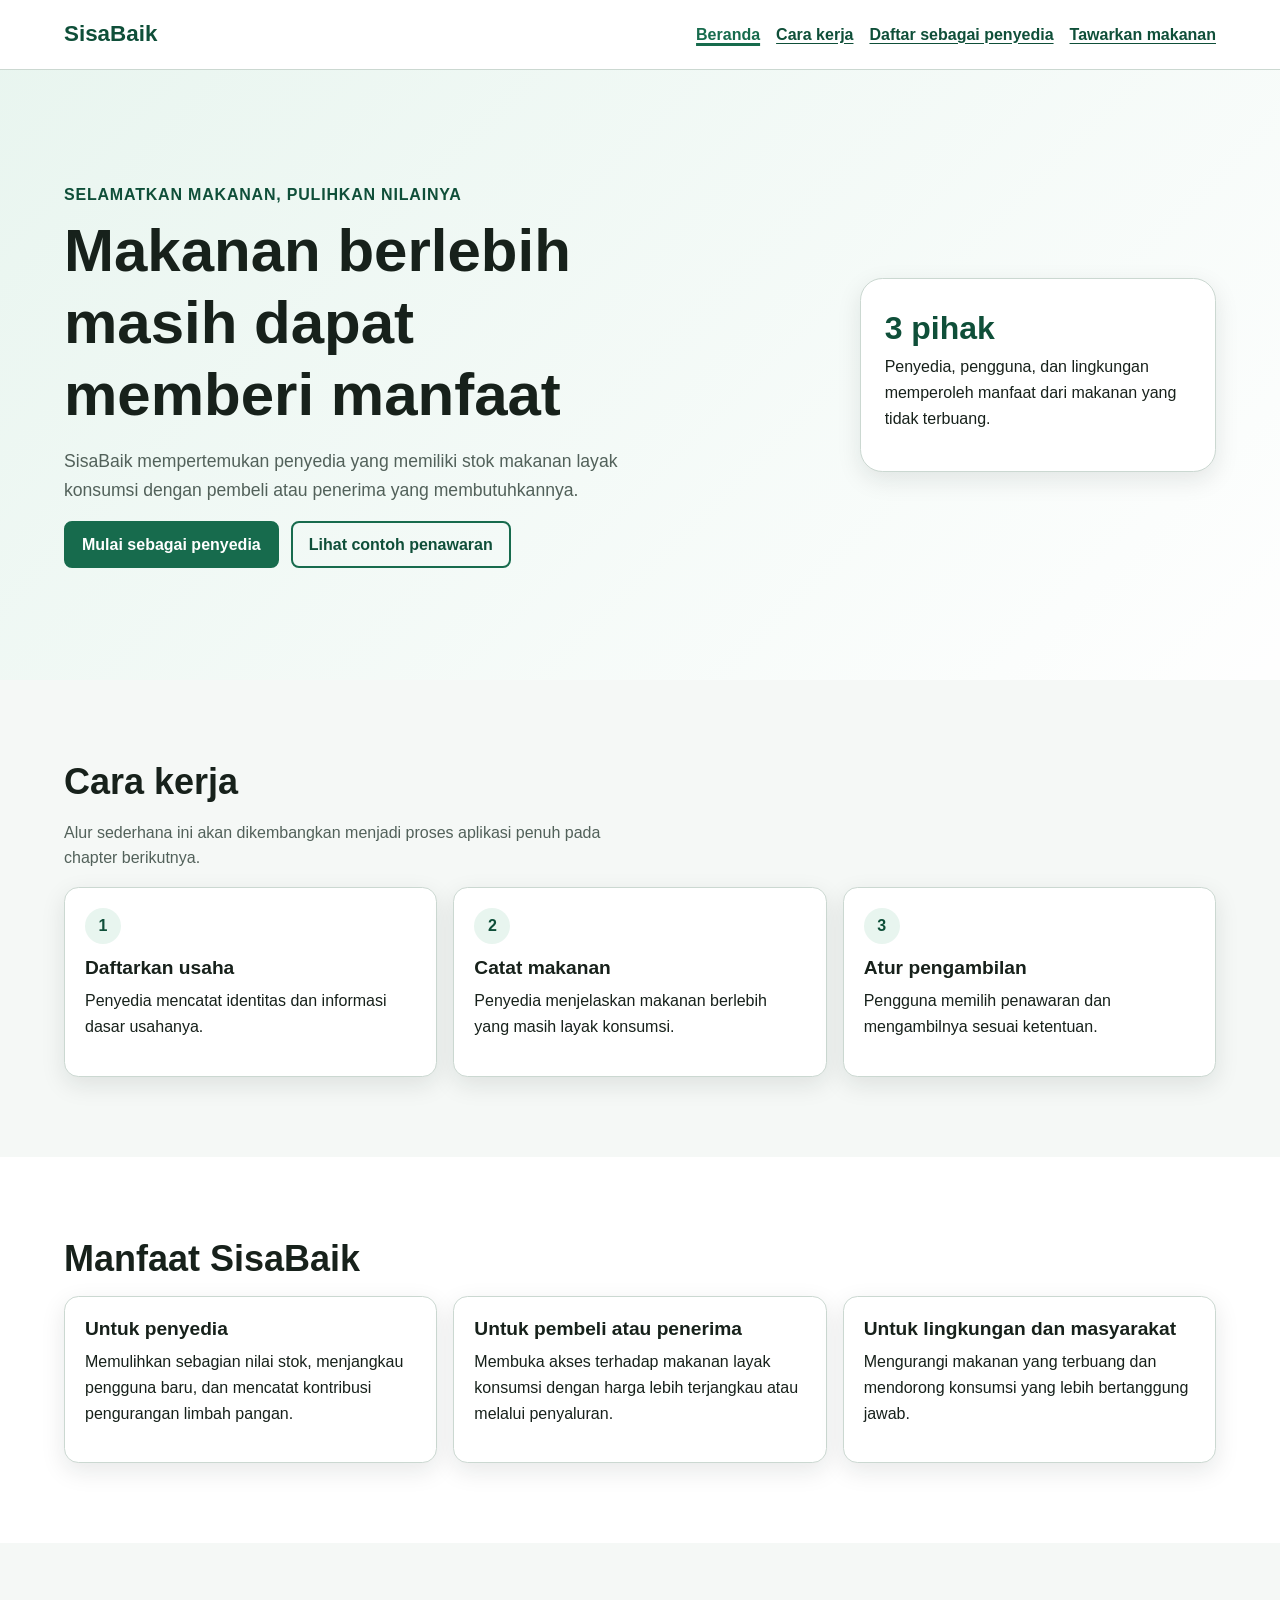
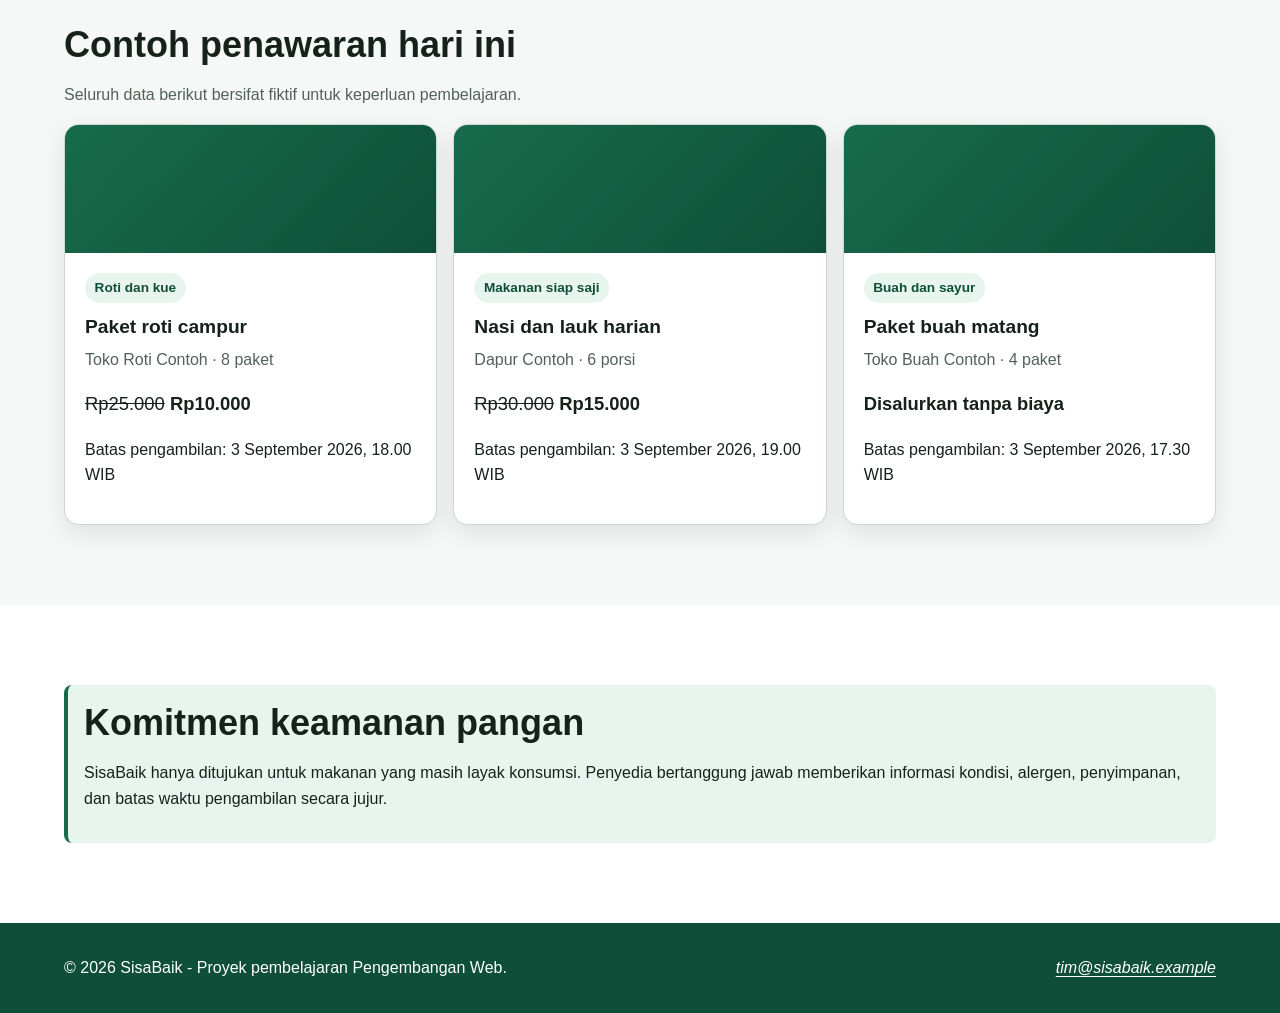
==== commit 6914c1b9: "fix: prevent mobile form overflow" ====
--- a/index.html
+++ b/index.html
@@ -1,161 +1,471 @@
-<! doctype html>
+<!doctype html>
+
 <html lang="id">
-<head>
-<meta charset="utf-8">
-<meta name="viewport" content="width=device-width, initial-scale=1">
-<meta name="description" content="SisaBaik membantu penyedia menawarkan makanan berlebih agar tetap bernilai,
-terjangkau, dan tidak terbuang.">
-<title>Beranda | SisaBaik</title>
-<link rel="stylesheet" href="styles.css">
-</head>
-<body>
-<a class="skip-link" href="#konten-utama">Lewati ke konten utama</a>
-
-<header class="site-header">
-<div class="container header-layout">
-<p class="brand">SisaBaik</p>
-<nav aria-label="Navigasi utama">
-<ul class="nav-list">
-<li><a href="index.html" aria-current="page">Beranda</a></li>
-<li><a href="#cara-kerja">Cara kerja</a></li>
-<li><a href="daftar-penyedia.html">Daftar sebagai penyedia</a></li>
-<li><a href="tawarkan-makanan.html">Tawarkan makanan</a></li>
-</ul>
-</nav>
-</div>
-</header>
-
-<main id="konten-utama" tabindex="-1">
-<section class="hero" aria-labelledby="judul-utama">
-<div class="container hero-layout">
-<div>
-<p class="eyebrow">Selamatkan makanan, pulihkan nilainya</p>
-<h1 id="judul-utama">Makanan berlebih masih dapat memberi manfaat</h1>
-<p class="lead">SisaBaik mempertemukan penyedia yang memiliki stok makanan layak konsumsi dengan pembeli
-atau penerima yang membutuhkannya .< /p>
-<div class="button-group">
-<a class="button" href="daftar-penyedia.html">Mulai sebagai penyedia</a>
-<a class="button button-secondary" href="#penawaran-contoh">Lihat contoh penawaran</a>
-
-</div>
-</div>
-<aside class="hero-panel" aria-label="Ringkasan manfaat SisaBaik">
-<strong>3 pihak</strong>
-<p>Penyedia, pengguna, dan lingkungan memperoleh manfaat dari makanan yang tidak terbuang .< /p>
-</aside>
-</div>
-</section>
-
-<section class="section" id="cara-kerja" aria-labelledby="judul-cara-kerja">
-<div class="container">
-<h2 id="judul-cara-kerja">Cara kerja</h2>
-<p class="section-intro">Alur sederhana ini akan dikembangkan menjadi proses aplikasi penuh pada chapter
-berikutnya .< /p>
-<div class="steps-grid">
-<article class="card">
-<span class="step-number" aria-hidden="true">1</span>
-<h3>Daftarkan usaha</h3>
-<p>Penyedia mencatat identitas dan informasi dasar usahanya .< /p>
-</article>
-<article class="card">
-<span class="step-number" aria-hidden="true">2</span>
-<h3>Catat makanan</h3>
-<p>Penyedia menjelaskan makanan berlebih yang masih layak konsumsi .< /p>
-</article>
-<article class="card">
-<span class="step-number" aria-hidden="true">3</span>
-<h3>Atur pengambilan</h3>
-<p>Pengguna memilih penawaran dan mengambilnya sesuai ketentuan .< /p>
-</article>
-</div>
-</div>
-</section>
-
-<section class="section section-alt" aria-labelledby="judul-manfaat">
-<div class="container">
-<h2 id="judul-manfaat">Manfaat SisaBaik</h2>
-
-<div class="benefit-grid">
-<article class="card">
-<h3>Untuk penyedia</h3>
-<p>Memulihkan sebagian nilai stok, menjangkau pengguna baru, dan mencatat kontribusi pengurangan limbah
-pangan .< /p>
-</article>
-<article class="card">
-<h3>Untuk pembeli atau penerima</h3>
-<p>Membuka akses terhadap makanan layak konsumsi dengan harga lebih terjangkau atau melalui
-penyaluran .< /p>
-</article>
-<article class="card">
-<h3>Untuk lingkungan dan masyarakat</h3>
-<p>Mengurangi makanan yang terbuang dan mendorong konsumsi yang lebih bertanggung jawab .< /p>
-</article>
-</div>
-</div>
-</section>
-
-<section class="section" id="penawaran-contoh" aria-labelledby="judul-penawaran">
-<div class="container">
-<h2 id="judul-penawaran">Contoh penawaran hari ini</h2>
-<p class="section-intro">Seluruh data berikut bersifat fiktif untuk keperluan pembelajaran .< /p>
-<div class="offer-grid">
-<article class="offer-card">
-<div class="offer-card __ visual" aria-hidden="true"></div>
-<div class="offer-card __ content">
-<span class="badge">Roti dan kue</span>
-<h3>Paket roti campur</h3>
-<p class="offer-card __ meta">Toko Roti Contoh . <data value="8">8 paket</data></p>
-price"><del>Rp25.000</del> <strong>Rp10.000</strong></p>
-<p>Batas pengambilan: <time datetime="2026-09-03T18:00:00+07:00">3 September 2026, 18.00
-WIB</time></p>
-</div>
-</article>
-<article class="offer-card">
-<div class="offer-card_visual" aria-hidden="true"></div>
-<div class="offer-card __ content">
-<span class="badge">Makanan siap saji</span>
-
-<p class="offer-card
-
-<h3>Nasi dan lauk harian</h3>
-<p class="offer-card __ meta">Dapur Contoh . <data value="6">6 porsi</data></p>
-<p class="offer-card __ price"><del>Rp30.000</del> <strong>Rp15.000</strong></p>
-<p>Batas pengambilan: <time datetime="2026-09-03T19:00:00+07:00">3 September 2026, 19.00
-WIB</time></p>
-</div>
-</article>
-<article class="offer-card">
-<div class="offer-card __ visual" aria-hidden="true"></div>
-<div class="offer-card __ content">
-<span class="badge">Buah dan sayur</span>
-<h3>Paket buah matang</h3>
-<p class="offer-card __ meta">Toko Buah Contoh . <data value="4">4 paket</data></p>
-<p class="offer-card __ price"><strong>Disalurkan tanpa biaya</strong></p>
-<p>Batas pengambilan: <time datetime="2026-09-03T17:30:00+07:00">3 September 2026, 17.30
-WIB</time></p>
-</div>
-</article>
-</div>
-</div>
-</section>
-
-<section class="section section-alt" aria-labelledby="judul-keamanan">
-<div class="container">
-<div class="notice">
-<h2 id="judul-keamanan">Komitmen keamanan pangan</h2>
-<p>SisaBaik hanya ditujukan untuk makanan yang masih layak konsumsi. Penyedia bertanggung jawab memberikan
-informasi kondisi, alergen, penyimpanan, dan batas waktu pengambilan secara jujur .< /p>
-</div>
-</div>
-</section>
-</main>
-
-<footer class="site-footer">
-<div class="container footer-layout">
-<p>&copy; 2026 SisaBaik - Proyek pembelajaran Pengembangan Web .< /p>
-<address><a href="mailto:tim@sisabaik.example">tim@sisabaik.example</a></address>
-</div>
-</footer>
+
+    <head>
+
+        <meta charset="utf-8">
+
+        <meta
+            name="viewport"
+            content="width=device-width, initial-scale=1"
+        >
+
+        <meta
+            name="description"
+            content="SisaBaik membantu penyedia menawarkan makanan berlebih agar tetap bernilai, terjangkau, dan tidak terbuang."
+        >
+
+        <title>Beranda | SisaBaik</title>
+
+        <link rel="stylesheet" href="styles.css">
+
+    </head>
+
+    <body>
+
+        <a class="skip-link" href="#konten-utama">
+            Lewati ke konten utama
+        </a>
+
+        <header class="site-header">
+
+            <div class="container header-layout">
+
+                <p class="brand">
+                    SisaBaik
+                </p>
+
+                <nav aria-label="Navigasi utama">
+
+                    <ul class="nav-list">
+
+                        <li>
+                            <a
+                                href="index.html"
+                                aria-current="page"
+                            >
+                                Beranda
+                            </a>
+                        </li>
+
+                        <li>
+                            <a href="#cara-kerja">
+                                Cara kerja
+                            </a>
+                        </li>
+
+                        <li>
+                            <a href="daftar-penyedia.html">
+                                Daftar sebagai penyedia
+                            </a>
+                        </li>
+
+                        <li>
+                            <a href="tawarkan-makanan.html">
+                                Tawarkan makanan
+                            </a>
+                        </li>
+
+                    </ul>
+
+                </nav>
+
+            </div>
+
+        </header>
+
+        <main id="konten-utama" tabindex="-1">
+
+            <section
+                class="hero"
+                aria-labelledby="judul-utama"
+            >
+
+                <div class="container hero-layout">
+
+                    <div>
+
+                        <p class="eyebrow">
+                            Selamatkan makanan, pulihkan nilainya
+                        </p>
+
+                        <h1 id="judul-utama">
+                            Makanan berlebih masih dapat memberi manfaat
+                        </h1>
+
+                        <p class="lead">
+                            SisaBaik mempertemukan penyedia yang memiliki stok makanan layak
+                            konsumsi dengan pembeli atau penerima yang membutuhkannya.
+                        </p>
+
+                        <div class="button-group">
+
+                            <a
+                                class="button"
+                                href="daftar-penyedia.html"
+                            >
+                                Mulai sebagai penyedia
+                            </a>
+
+                            <a
+                                class="button button-secondary"
+                                href="#penawaran-contoh"
+                            >
+                                Lihat contoh penawaran
+                            </a>
+
+                        </div>
+
+                    </div>
+
+                    <aside
+                        class="hero-panel"
+                        aria-label="Ringkasan manfaat SisaBaik"
+                    >
+
+                        <strong>
+                            3 pihak
+                        </strong>
+
+                        <p>
+                            Penyedia, pengguna, dan lingkungan memperoleh manfaat dari
+                            makanan yang tidak terbuang.
+                        </p>
+
+                    </aside>
+
+                </div>
+
+            </section>
+
+            <section
+                class="section"
+                id="cara-kerja"
+                aria-labelledby="judul-cara-kerja"
+            >
+
+                <div class="container">
+
+                    <h2 id="judul-cara-kerja">
+                        Cara kerja
+                    </h2>
+
+                    <p class="section-intro">
+                        Alur sederhana ini akan dikembangkan menjadi proses aplikasi penuh
+                        pada chapter berikutnya.
+                    </p>
+
+                    <div class="steps-grid">
+
+                        <article class="card">
+
+                            <span
+                                class="step-number"
+                                aria-hidden="true"
+                            >
+                                1
+                            </span>
+
+                            <h3>
+                                Daftarkan usaha
+                            </h3>
+
+                            <p>
+                                Penyedia mencatat identitas dan informasi dasar usahanya.
+                            </p>
+
+                        </article>
+
+                        <article class="card">
+
+                            <span
+                                class="step-number"
+                                aria-hidden="true"
+                            >
+                                2
+                            </span>
+
+                            <h3>
+                                Catat makanan
+                            </h3>
+
+                            <p>
+                                Penyedia menjelaskan makanan berlebih yang masih layak
+                                konsumsi.
+                            </p>
+
+                        </article>
+
+                        <article class="card">
+
+                            <span
+                                class="step-number"
+                                aria-hidden="true"
+                            >
+                                3
+                            </span>
+
+                            <h3>
+                                Atur pengambilan
+                            </h3>
+
+                            <p>
+                                Pengguna memilih penawaran dan mengambilnya sesuai
+                                ketentuan.
+                            </p>
+
+                        </article>
+
+                    </div>
+
+                </div>
+
+            </section>
+
+            <section
+                class="section section-alt"
+                aria-labelledby="judul-manfaat"
+            >
+
+                <div class="container">
+
+                    <h2 id="judul-manfaat">
+                        Manfaat SisaBaik
+                    </h2>
+
+                    <div class="benefit-grid">
+
+                        <article class="card">
+
+                            <h3>
+                                Untuk penyedia
+                            </h3>
+
+                            <p>
+                                Memulihkan sebagian nilai stok, menjangkau pengguna baru,
+                                dan mencatat kontribusi pengurangan limbah pangan.
+                            </p>
+
+                        </article>
+
+                        <article class="card">
+
+                            <h3>
+                                Untuk pembeli atau penerima
+                            </h3>
+
+                            <p>
+                                Membuka akses terhadap makanan layak konsumsi dengan harga
+                                lebih terjangkau atau melalui penyaluran.
+                            </p>
+
+                        </article>
+
+                        <article class="card">
+
+                            <h3>
+                                Untuk lingkungan dan masyarakat
+                            </h3>
+
+                            <p>
+                                Mengurangi makanan yang terbuang dan mendorong konsumsi
+                                yang lebih bertanggung jawab.
+                            </p>
+
+                        </article>
+
+                    </div>
+
+                </div>
+
+            </section>
+
+            <section
+                class="section"
+                id="penawaran-contoh"
+                aria-labelledby="judul-penawaran"
+            >
+
+                <div class="container">
+
+                    <h2 id="judul-penawaran">
+                        Contoh penawaran hari ini
+                    </h2>
+
+                    <p class="section-intro">
+                        Seluruh data berikut bersifat fiktif untuk keperluan pembelajaran.
+                    </p>
+
+                    <div class="offer-grid">
+
+                        <article class="offer-card">
+
+                            <div
+                                class="offer-card__visual"
+                                aria-hidden="true"
+                            ></div>
+
+                            <div class="offer-card__content">
+
+                                <span class="badge">
+                                    Roti dan kue
+                                </span>
+
+                                <h3>
+                                    Paket roti campur
+                                </h3>
+
+                                <p class="offer-card__meta">
+                                    Toko Roti Contoh ·
+                                    <data value="8">8 paket</data>
+                                </p>
+
+                                <p class="offer-card__price">
+                                    <del>Rp25.000</del>
+                                    <strong>Rp10.000</strong>
+                                </p>
+
+                                <p>
+                                    Batas pengambilan:
+                                    <time datetime="2026-09-03T18:00:00+07:00">
+                                        3 September 2026, 18.00 WIB
+                                    </time>
+                                </p>
+
+                            </div>
+
+                        </article>
+
+                        <article class="offer-card">
+
+                            <div
+                                class="offer-card__visual"
+                                aria-hidden="true"
+                            ></div>
+
+                            <div class="offer-card__content">
+
+                                <span class="badge">
+                                    Makanan siap saji
+                                </span>
+
+                                <h3>
+                                    Nasi dan lauk harian
+                                </h3>
+
+                                <p class="offer-card__meta">
+                                    Dapur Contoh ·
+                                    <data value="6">6 porsi</data>
+                                </p>
+
+                                <p class="offer-card__price">
+                                    <del>Rp30.000</del>
+                                    <strong>Rp15.000</strong>
+                                </p>
+
+                                <p>
+                                    Batas pengambilan:
+                                    <time datetime="2026-09-03T19:00:00+07:00">
+                                        3 September 2026, 19.00 WIB
+                                    </time>
+                                </p>
+
+                            </div>
+
+                        </article>
+
+                        <article class="offer-card">
+
+                            <div
+                                class="offer-card__visual"
+                                aria-hidden="true"
+                            ></div>
+
+                            <div class="offer-card__content">
+
+                                <span class="badge">
+                                    Buah dan sayur
+                                </span>
+
+                                <h3>
+                                    Paket buah matang
+                                </h3>
+
+                                <p class="offer-card__meta">
+                                    Toko Buah Contoh ·
+                                    <data value="4">4 paket</data>
+                                </p>
+
+                                <p class="offer-card__price">
+                                    <strong>
+                                        Disalurkan tanpa biaya
+                                    </strong>
+                                </p>
+
+                                <p>
+                                    Batas pengambilan:
+                                    <time datetime="2026-09-03T17:30:00+07:00">
+                                        3 September 2026, 17.30 WIB
+                                    </time>
+                                </p>
+
+                            </div>
+
+                        </article>
+
+                    </div>
+
+                </div>
+
+            </section>
+
+            <section
+                class="section section-alt"
+                aria-labelledby="judul-keamanan"
+            >
+
+                <div class="container">
+
+                    <div class="notice">
+
+                        <h2 id="judul-keamanan">
+                            Komitmen keamanan pangan
+                        </h2>
+
+                        <p>
+                            SisaBaik hanya ditujukan untuk makanan yang masih layak
+                            konsumsi. Penyedia bertanggung jawab memberikan informasi
+                            kondisi, alergen, penyimpanan, dan batas waktu pengambilan
+                            secara jujur.
+                        </p>
+
+                    </div>
+
+                </div>
+
+            </section>
+
+        </main>
+
+        <footer class="site-footer">
+
+            <div class="container footer-layout">
+
+                <p>
+                    &copy; 2026 SisaBaik - Proyek pembelajaran Pengembangan Web.
+                </p>
+
+                <address>
+                    <a href="mailto:tim@sisabaik.example">
+                        tim@sisabaik.example
+                    </a>
+                </address>
+
+            </div>
+
+        </footer>
 
     </body>
+
 </html>
--- a/styles.css
+++ b/styles.css
@@ -1,433 +1,431 @@
 :root {
-    --color-primary: #176b4d;
-    --color-primary-dark: #0f4f39;
-    --color-primary-soft: #e8f5ef;
-    --color-accent: #f2b84b;
-    --color-text: #17211b;
-    --color-muted: #52615a;
-    --color-surface: #ffffff;
-    --color-background: #f5f8f6;
-    --color-border: #cbd8d1;
-    --color-danger: #a52a2a;
-    --shadow-card: 0 0.5rem 1.5rem rgb(23 33 27 / 10%);
-    --radius-small: 0.5rem;
-    --radius-medium: 0.9rem;
-    --radius-large: 1.4rem;
-    --content-width: 72rem;
+  --color-primary: #176b4d;
+  --color-primary-dark: #0f4f39;
+  --color-primary-soft: #e8f5ef;
+  --color-accent: #f2b84b;
+  --color-text: #17211b;
+  --color-muted: #52615a;
+  --color-surface: #ffffff;
+  --color-background: #f5f8f6;
+  --color-border: #cbd8d1;
+  --color-danger: #a52a2a;
+  --shadow-card: 0 0.5rem 1.5rem rgb(23 33 27 / 10%);
+  --radius-small: 0.5rem;
+  --radius-medium: 0.9rem;
+  --radius-large: 1.4rem;
+  --content-width: 72rem;
 }
 
 *,
 *::before,
 *::after {
-    box-sizing: border-box;
+  box-sizing: border-box;
 }
 
 html {
-    scroll-behavior: smooth;
+  scroll-behavior: smooth;
 }
 
 body {
-    margin: 0;
-    background: var(--color-background);
-    color: var(--color-text);
-    font-family: Arial, Helvetica, sans-serif;
-    font-size: 1rem;
-    line-height: 1.6;
+  margin: 0;
+  background: var(--color-background);
+  color: var(--color-text);
+  font-family: Arial, Helvetica, sans-serif;
+  font-size: 1rem;
+  line-height: 1.6;
 }
 
 h1,
 h2,
 h3,
 p {
-margin-block-start: 0;
+  margin-block-start: 0;
 }
 
 h1,
 h2,
 h3 {
-line-height: 1.2;
+  line-height: 1.2;
 }
 
 h1 {
-    max-width: 18ch;
-    margin-block-end: 1rem;
-    font-size: clamp(2rem, 7vw, 3.75rem);
+  max-width: 18ch;
+  margin-block-end: 1rem;
+  font-size: clamp(2rem, 7vw, 3.75rem);
 }
 
 h2 {
-    margin-block-end: 1rem;
-    font-size: clamp(1.5rem, 4vw, 2.25rem);
+  margin-block-end: 1rem;
+  font-size: clamp(1.5rem, 4vw, 2.25rem);
 }
 
 h3 {
-    margin-block-end: 0.6rem;
-    font-size: 1.2rem;
-}
-
-a{
-color: var(--color-primary-dark);
-text-underline-offset: 0.2em;
+  margin-block-end: 0.6rem;
+  font-size: 1.2rem;
+}
+
+a {
+  color: var(--color-primary-dark);
+  text-underline-offset: 0.2em;
 }
 
 a:hover {
-    text-decoration-thickness: 0.18em;
+  text-decoration-thickness: 0.18em;
 }
 
 :focus-visible {
-    outline: 0.2rem solid var( -- color-accent);
-    outline-offset: 0.2rem;
+  outline: 0.2rem solid var(--color-accent);
+  outline-offset: 0.2rem;
 }
 
 .skip-link {
-    position: absolute;
-    inset-block-start: 0.5rem;
-    inset-inline-start: 0.5rem;
-    z-index: 100;
-    padding: 0.7rem 1rem;
-    border-radius: var(--radius-small);
-    background: var(--color-text);
-    color: var(--color-surface);
-    transform: translateY(-180%);
+  position: absolute;
+  inset-block-start: 0.5rem;
+  inset-inline-start: 0.5rem;
+  z-index: 100;
+  padding: 0.7rem 1rem;
+  border-radius: var(--radius-small);
+  background: var(--color-text);
+  color: var(--color-surface);
+  transform: translateY(-180%);
 }
 
 .skip-link:focus {
-transform: translateY(0);
+  transform: translateY(0);
 }
 
 .container {
-width: min(100% - 2rem, var(--content-width));
-margin-inline: auto;
+  width: min(100% - 2rem, var(--content-width));
+  margin-inline: auto;
 }
 
 .site-header {
-    background: var(--color-surface);
-    border-block-end: 0.0625rem solid var(--color-border);
+  background: var(--color-surface);
+  border-block-end: 0.0625rem solid var(--color-border);
 }
 
 .header-layout {
-    display: flex;
-    flex-direction: column;
-    gap: 0.75rem;
-    padding-block: 1rem;
+  display: flex;
+  flex-direction: column;
+  gap: 0.75rem;
+  padding-block: 1rem;
 }
 
 .brand {
-    margin: 0;
-    color: var(--color-primary-dark);
-    font-size: 1.4rem;
-    font-weight: 700;
+  margin: 0;
+  color: var(--color-primary-dark);
+  font-size: 1.4rem;
+  font-weight: 700;
 }
 
 .nav-list {
-    display: flex;
-    flex-wrap: wrap;
-    gap: 0.5rem 1rem;
-    margin: 0;
-    padding: 0;
-    list-style: none;
+  display: flex;
+  flex-wrap: wrap;
+  gap: 0.5rem 1rem;
+  margin: 0;
+  padding: 0;
+  list-style: none;
 } 
 
 .nav-list a {
-    display: inline-block;
-    padding-block: 0.35rem;
-    font-weight: 700;
+  display: inline-block;
+  padding-block: 0.35rem;
+  font-weight: 700;
 }
 
 .nav-list a[aria-current="page"] {
-    color: var(--color-primary);
-    text-decoration-thickness: 0.2em;
+  color: var(--color-primary);
+  text-decoration-thickness: 0.2em;
 }
 
 .hero {
-    padding-block: clamp(3rem, 10vw, 7rem);
-    background:
-linear-gradient(135deg, rgb(232 245 239 / 95%), rgb(255 255 255 / 92%));
+  padding-block: clamp(3rem, 10vw, 7rem);
+  background: linear-gradient(135deg, rgb(232 245 239 / 95%), rgb(255 255 255 / 92%));
 }
 
 .hero-layout {
-display: grid;
-gap: 2rem;
-align-items: center;
+  display: grid;
+  gap: 2rem;
+  align-items: center;
 }
 
 .eyebrow {
-margin-block-end: 0.5rem;
-color: var(--color-primary-dark);
-font-weight: 700;
-letter-spacing: 0.05em;
-text-transform: uppercase;
+  margin-block-end: 0.5rem;
+  color: var(--color-primary-dark);
+  font-weight: 700;
+  letter-spacing: 0.05em;
+  text-transform: uppercase;
 }
 
 .lead {
-max-width: 62ch;
-color: var(--color-muted);
-font-size: 1.1rem;
+  max-width: 62ch;
+  color: var(--color-muted);
+  font-size: 1.1rem;
 }
 
 .hero-panel {
-    padding: 1.5rem;
-    border: 0.0625rem solid var(--color-border);
-    border-radius: var(--radius-large);
-    background: var(--color-surface);
-    box-shadow: var(--shadow-card);
+  padding: 1.5rem;
+  border: 0.0625rem solid var(--color-border);
+  border-radius: var(--radius-large);
+  background: var(--color-surface);
+  box-shadow: var(--shadow-card);
 }
 
 .hero-panel strong {
-    display: block;
-    color: var(--color-primary-dark);
-    font-size: 2rem;
+  display: block;
+  color: var(--color-primary-dark);
+  font-size: 2rem;
 }
 
 .button-group,
 .form-actions {
-    display: flex;
-    flex-wrap: wrap;
-    gap: 0.75rem;
-    align-items: center;
+  display: flex;
+  flex-wrap: wrap;
+  gap: 0.75rem;
+  align-items: center;
 }
 
 .button {
-    display: inline-block;
-    padding: 0.75rem 1rem;
-    border: 0.125rem solid var(--color-primary);
-    border-radius: var(--radius-small);
-    background: var(--color-primary);
-    color: var(--color-surface);
-    font: inherit;
-    font-weight: 700;
-    line-height: 1.2;
-    text-decoration: none;
-    cursor: pointer;
+  display: inline-block;
+  padding: 0.75rem 1rem;
+  border: 0.125rem solid var(--color-primary);
+  border-radius: var(--radius-small);
+  background: var(--color-primary);
+  color: var(--color-surface);
+  font: inherit;
+  font-weight: 700;
+  line-height: 1.2;
+  text-decoration: none;
+  cursor: pointer;
 }
 
 .button:hover {
-    background: var(--color-primary-dark);
-    border-color: var(--color-primary-dark);
+  background: var(--color-primary-dark);
+  border-color: var(--color-primary-dark);
 }
 
 .button-secondary {
-    background: transparent;
-    color: var(--color-primary-dark);
+  background: transparent;
+  color: var(--color-primary-dark);
 }
 
 .section {
-    padding-block: clamp(2.5rem, 7vw, 5rem);
+  padding-block: clamp(2.5rem, 7vw, 5rem);
 }
 
 .section-alt {
-    background: var(--color-surface);
-}
-
+  background: var(--color-surface);
+}
 
 .section-intro {
-max-width: 65ch;
-color: var(--color-muted);
+  max-width: 65ch;
+  color: var(--color-muted);
 }
 
 .steps-grid,
 .benefit-grid,
 .offer-grid {
-    display: grid;
-    grid-template-columns: 1fr;
-    gap: 1rem;
+  display: grid;
+  grid-template-columns: 1fr;
+  gap: 1rem;
 }
 
 .card {
-padding: 1.25rem;
-border: 0.0625rem solid var(--color-border);
-border-radius: var(--radius-medium);
-background: var(--color-surface);
-box-shadow: var(--shadow-card);
+  padding: 1.25rem;
+  border: 0.0625rem solid var(--color-border);
+  border-radius: var(--radius-medium);
+  background: var(--color-surface);
+  box-shadow: var(--shadow-card);
 }
 
 .step-number {
-display: inline-grid;
-width: 2.25rem;
-height: 2.25rem;
-margin-block-end: 0.75rem;
-place-items: center;
-border-radius: 50%;
-background: var(--color-primary-soft);
-color: var(--color-primary-dark);
-font-weight: 700;
+  display: inline-grid;
+  width: 2.25rem;
+  height: 2.25rem;
+  margin-block-end: 0.75rem;
+  place-items: center;
+  border-radius: 50%;
+  background: var(--color-primary-soft);
+  color: var(--color-primary-dark);
+  font-weight: 700;
 }
 
 .offer-card {
-display: flex;
-flex-direction: column;
-overflow: hidden;
-border: 0.0625rem solid var(--color-border);
-border-radius: var(--radius-medium);
-background: var(--color-surface);
-box-shadow: var(--shadow-card);
-}
-
-.offer-card __ visual {
-min-height: 8rem;
-background: linear-gradient(135deg, var(--color-primary), var(--color-primary-dark));
-}
-
-.offer-card_content {
-display: flex;
-flex: 1;
-flex-direction: column;
-padding: 1.25rem;
-}
-
-.offer-card_meta {
-color: var(--color-muted);
-}
-
-.offer-card_price {
-margin-block-start: auto;
-font-size: 1.15rem;
+  display: flex;
+  flex-direction: column;
+  overflow: hidden;
+  border: 0.0625rem solid var(--color-border);
+  border-radius: var(--radius-medium);
+  background: var(--color-surface);
+  box-shadow: var(--shadow-card);
+}
+
+/* Diperbaiki: menghapus spasi pada class */
+.offer-card__visual {
+  min-height: 8rem;
+  background: linear-gradient(135deg, var(--color-primary), var(--color-primary-dark));
+}
+
+.offer-card__content {
+  display: flex;
+  flex: 1;
+  flex-direction: column;
+  padding: 1.25rem;
+}
+
+.offer-card__meta {
+  color: var(--color-muted);
+}
+
+.offer-card__price {
+  margin-block-start: auto;
+  font-size: 1.15rem;
 }
 
 .badge {
-display: inline-block;
-width: fit-content;
-margin-block-end: 0.75rem;
-padding: 0.25rem 0.6rem;
-border-radius: 999px;
-background: var(--color-primary-soft);
-color: var(--color-primary-dark);
-font-size: 0.85rem;
-font-weight: 700;
+  display: inline-block;
+  width: fit-content;
+  margin-block-end: 0.75rem;
+  padding: 0.25rem 0.6rem;
+  border-radius: 999px;
+  background: var(--color-primary-soft);
+  color: var(--color-primary-dark);
+  font-size: 0.85rem;
+  font-weight: 700;
 }
 
 .notice {
-padding: 1rem;
-border-inline-start: 0.3rem solid var(--color-primary);
-border-radius: var(--radius-small);
-background: var(--color-primary-soft);
+  padding: 1rem;
+  border-inline-start: 0.3rem solid var(--color-primary);
+  border-radius: var(--radius-small);
+  background: var(--color-primary-soft);
 }
 
 .page-heading {
-padding-block: clamp(2.5rem, 7vw, 5rem) 2rem;
+  padding-block: clamp(2.5rem, 7vw, 5rem) 2rem;
 }
 
 .form-card {
-max-width: 56rem;
-margin-block-end: 3rem;
-padding: clamp(1rem, 4vw, 2rem);
-border: 0.0625rem solid var(--color-border);
-border-radius: var(--radius-large);
-background: var(--color-surface);
-box-shadow: var(--shadow-card);
+  max-width: 56rem;
+  margin-block-end: 3rem;
+  padding: clamp(1rem, 4vw, 2rem);
+  border: 0.0625rem solid var(--color-border);
+  border-radius: var(--radius-large);
+  background: var(--color-surface);
+  box-shadow: var(--shadow-card);
 }
 
 .form-section {
-margin: 0 0 1.5rem;
-padding: 1.25rem;
-border: 0.0625rem solid var(--color-border);
-border-radius: var(--radius-medium);
+  margin: 0 0 1.5rem;
+  padding: 1.25rem;
+  border: 0.0625rem solid var(--color-border);
+  border-radius: var(--radius-medium);
 }
 
 .form-section legend {
-padding-inline: 0.4rem;
-color: var(--color-primary-dark);
-font-size: 1.1rem;
-font-weight: 700;
+  padding-inline: 0.4rem;
+  color: var(--color-primary-dark);
+  font-size: 1.1rem;
+  font-weight: 700;
 }
 
 label {
-display: inline-block;
-margin-block-end: 0.35rem;
-font-weight: 700;
-}
-
+  display: inline-block;
+  margin-block-end: 0.35rem;
+  font-weight: 700;
+}
+
+/* Diperbaiki: menghapus spasi dalam var() */
 input,
 select,
 textarea {
-    width: 100%;
-    padding: 0.7rem 0.75rem;
-    border: 0.0625rem solid #809087;
-    border-radius: var( -- radius-small);
-    background: var( -- color-surface);
-    color: var( -- color-text);
-    font: inherit;
+  width: 100%;
+  padding: 0.7rem 0.75rem;
+  border: 0.0625rem solid #809087;
+  border-radius: var(--radius-small);
+  background: var(--color-surface);
+  color: var(--color-text);
+  font: inherit;
 }
 
 textarea {
-resize: vertical;
+  resize: vertical;
 }
 
 input:focus,
 select:focus,
 textarea:focus {
-border-color: var(--color-primary-dark);
+  border-color: var(--color-primary-dark);
 }
 
 input[type="checkbox"],
-
 input[type="radio"] {
-width: 1.1rem;
-height: 1.1rem;
-margin: 0.2rem 0 0;
-accent-color: var(--color-primary);
+  width: 1.1rem;
+  height: 1.1rem;
+  margin: 0.2rem 0 0;
+  accent-color: var(--color-primary);
 }
 
 .required-note {
-color: var(--color-muted);
+  color: var(--color-muted);
 }
 
 .site-footer {
-padding-block: 2rem;
-background: var(--color-primary-dark);
-color: var(--color-surface);
+  padding-block: 2rem;
+  background: var(--color-primary-dark);
+  color: var(--color-surface);
 }
 
 .site-footer a {
-color: var(--color-surface);
+  color: var(--color-surface);
 }
 
 .footer-layout {
-display: flex;
-flex-direction: column;
-gap: 0.5rem;
+  display: flex;
+  flex-direction: column;
+  gap: 0.5rem;
 }
 
 .footer-layout p,
 .footer-layout address {
-margin: 0;
-}
-
+  margin: 0;
+}
 
 @media (min-width: 48rem) {
-.header-layout {
+  .header-layout {
     flex-direction: row;
     justify-content: space-between;
     align-items: center;
-}
-
-.hero-layout {
+  }
+
+  .hero-layout {
     grid-template-columns: minmax(0, 1.5fr) minmax(15rem, 0.7fr);
-}
-
-.steps-grid,
-.benefit-grid {
+  }
+
+  .steps-grid,
+  .benefit-grid {
     grid-template-columns: repeat(3, minmax(0, 1fr));
-}
-
-.offer-grid {
-grid-template-columns: repeat(2, minmax(0, 1fr));
-}
-
-.footer-layout {
+  }
+
+  .offer-grid {
+    grid-template-columns: repeat(2, minmax(0, 1fr));
+  }
+
+  .footer-layout {
     flex-direction: row;
     justify-content: space-between;
     align-items: center;
-}
+  }
 }
 
 @media (min-width: 68rem) {
-.offer-grid {
+  .offer-grid {
     grid-template-columns: repeat(3, minmax(0, 1fr));
-}
+  }
 }
 
 @media (prefers-reduced-motion: reduce) {
-html {
+  html {
     scroll-behavior: auto;
-}
+  }
 }
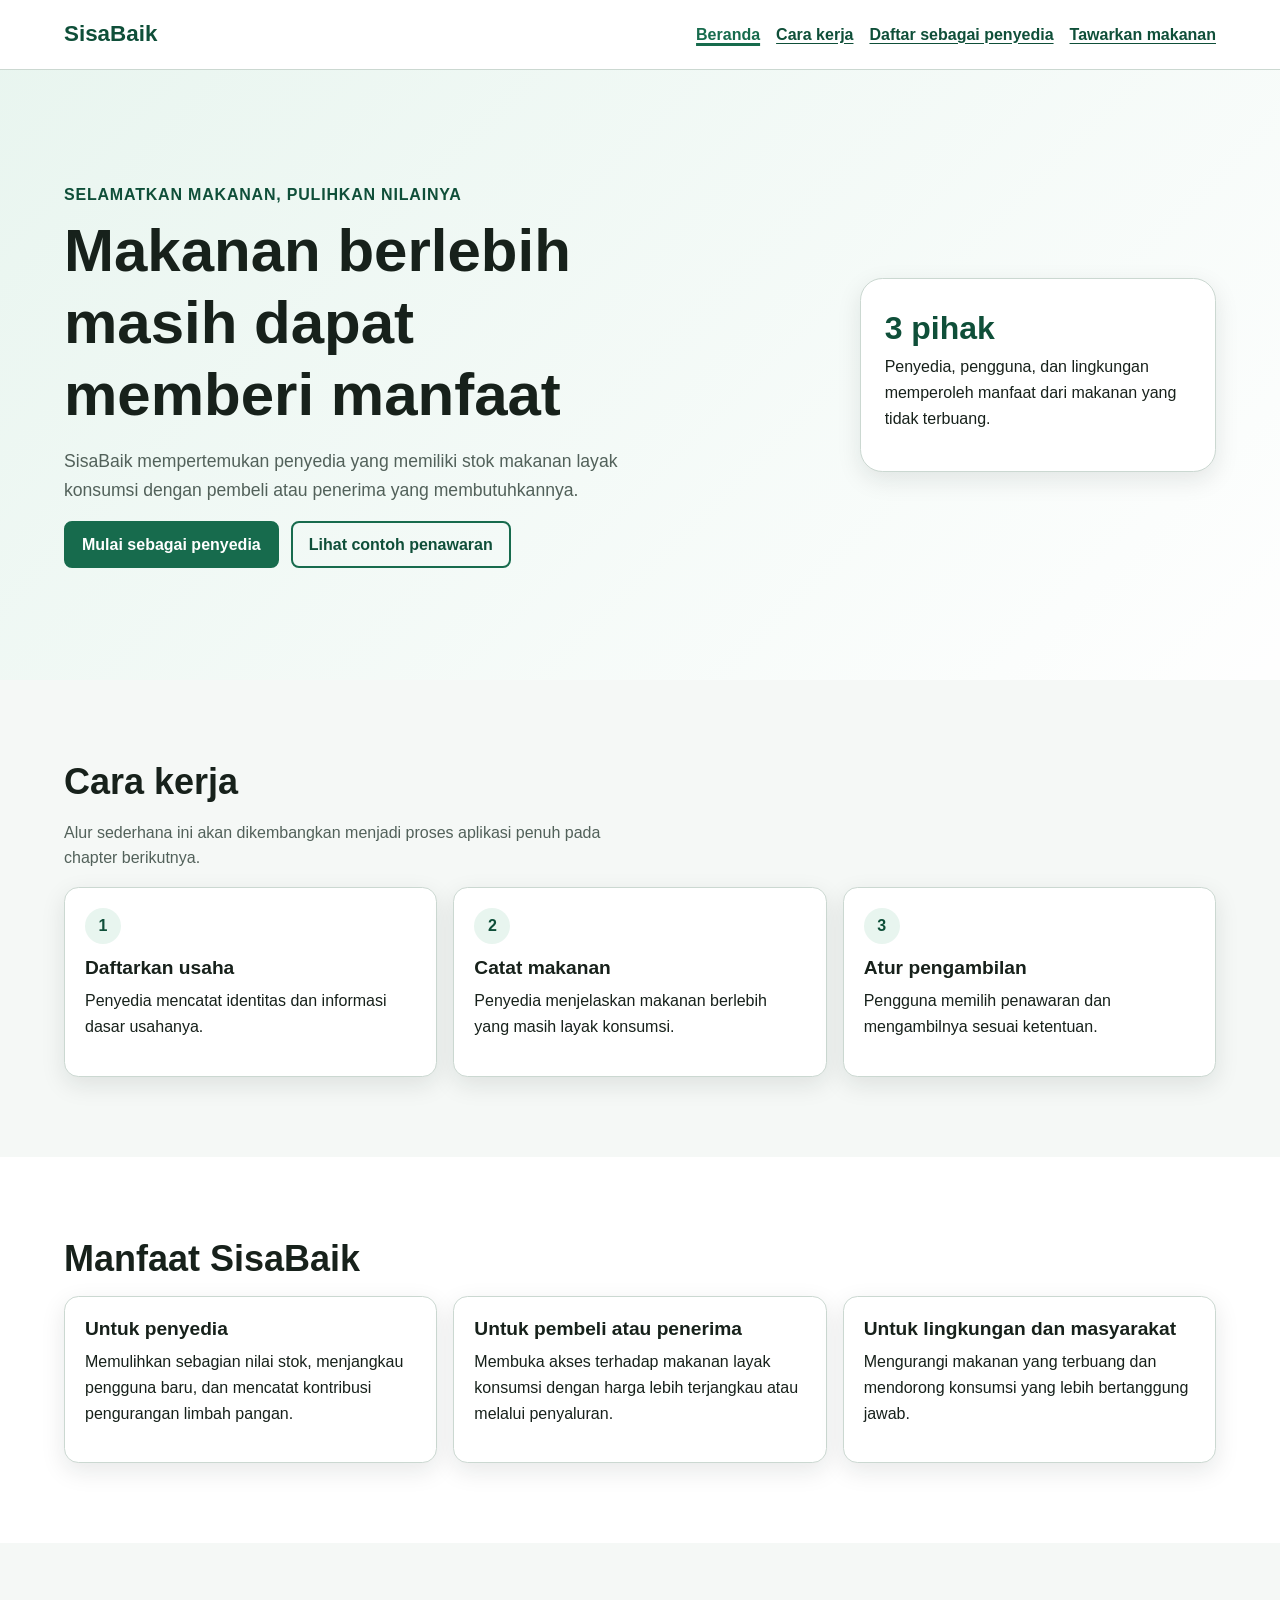
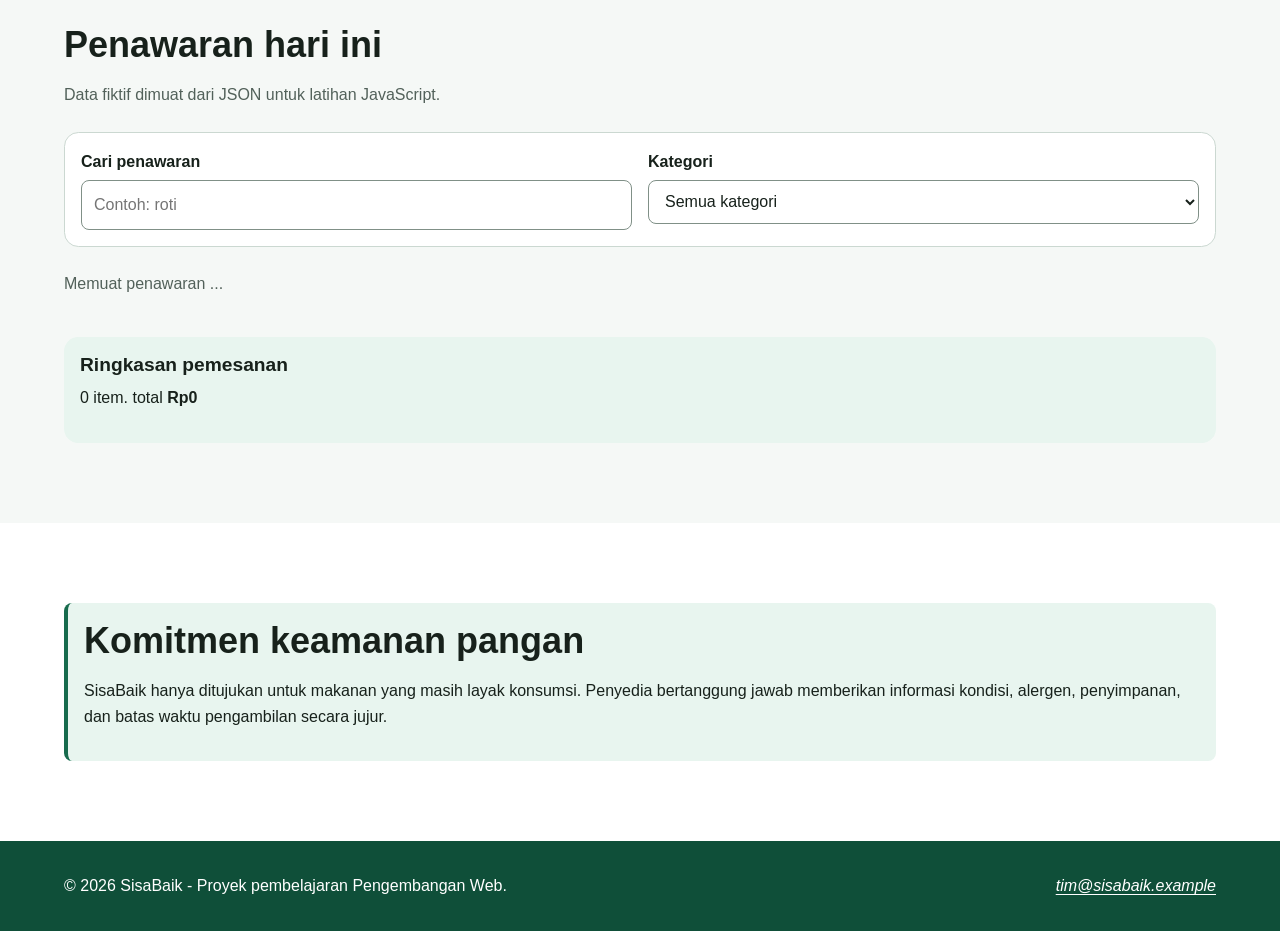
==== commit ac6bbd83: "feat: add JSON-powered offer catalog" ====
--- a/index.html
+++ b/index.html
@@ -1,471 +1,144 @@
 <!doctype html>
+<html lang="id">
+<head>
+  <meta charset="utf-8">
+  <meta name="viewport" content="width=device-width, initial-scale=1">
+  <meta name="description" content="SisaBaik membantu penyedia menawarkan makanan berlebih agar tetap bernilai, terjangkau, dan tidak terbuang.">
+  <title>Beranda | SisaBaik</title>
+  <link rel="stylesheet" href="styles.css">
+  <script src="app.js" defer></script>
+</head>
+<body>
+  <a class="skip-link" href="#konten-utama">Lewati ke konten utama</a>
 
-<html lang="id">
+  <header class="site-header">
+    <div class="container header-layout">
+      <p class="brand">SisaBaik</p>
+      <nav aria-label="Navigasi utama">
+        <ul class="nav-list">
+          <li><a href="index.html" aria-current="page">Beranda</a></li>
+          <li><a href="#cara-kerja">Cara kerja</a></li>
+          <li><a href="daftar-penyedia.html">Daftar sebagai penyedia</a></li>
+          <li><a href="tawarkan-makanan.html">Tawarkan makanan</a></li>
+        </ul>
+      </nav>
+    </div>
+  </header>
 
-    <head>
+  <main id="konten-utama" tabindex="-1">
+    <!-- Hero Section -->
+    <section class="hero" aria-labelledby="judul-utama">
+      <div class="container hero-layout">
+        <div>
+          <p class="eyebrow">Selamatkan makanan, pulihkan nilainya</p>
+          <h1 id="judul-utama">Makanan berlebih masih dapat memberi manfaat</h1>
+          <p class="lead">SisaBaik mempertemukan penyedia yang memiliki stok makanan layak konsumsi dengan pembeli atau penerima yang membutuhkannya.</p>
+          <div class="button-group">
+            <a class="button" href="daftar-penyedia.html">Mulai sebagai penyedia</a>
+            <a class="button button-secondary" href="#penawaran-contoh">Lihat contoh penawaran</a>
+          </div>
+        </div>
+        <aside class="hero-panel" aria-label="Ringkasan manfaat SisaBaik">
+          <strong>3 pihak</strong>
+          <p>Penyedia, pengguna, dan lingkungan memperoleh manfaat dari makanan yang tidak terbuang.</p>
+        </aside>
+      </div>
+    </section>
 
-        <meta charset="utf-8">
+    <!-- Cara Kerja Section -->
+    <section class="section" id="cara-kerja" aria-labelledby="judul-cara-kerja">
+      <div class="container">
+        <h2 id="judul-cara-kerja">Cara kerja</h2>
+        <p class="section-intro">Alur sederhana ini akan dikembangkan menjadi proses aplikasi penuh pada chapter berikutnya.</p>
+        <div class="steps-grid">
+          <article class="card">
+            <span class="step-number" aria-hidden="true">1</span>
+            <h3>Daftarkan usaha</h3>
+            <p>Penyedia mencatat identitas dan informasi dasar usahanya.</p>
+          </article>
+          <article class="card">
+            <span class="step-number" aria-hidden="true">2</span>
+            <h3>Catat makanan</h3>
+            <p>Penyedia menjelaskan makanan berlebih yang masih layak konsumsi.</p>
+          </article>
+          <article class="card">
+            <span class="step-number" aria-hidden="true">3</span>
+            <h3>Atur pengambilan</h3>
+            <p>Pengguna memilih penawaran dan mengambilnya sesuai ketentuan.</p>
+          </article>
+        </div>
+      </div>
+    </section>
 
-        <meta
-            name="viewport"
-            content="width=device-width, initial-scale=1"
-        >
+    <!-- Manfaat Section -->
+    <section class="section section-alt" aria-labelledby="judul-manfaat">
+      <div class="container">
+        <h2 id="judul-manfaat">Manfaat SisaBaik</h2>
+        <div class="benefit-grid">
+          <article class="card">
+            <h3>Untuk penyedia</h3>
+            <p>Memulihkan sebagian nilai stok, menjangkau pengguna baru, dan mencatat kontribusi pengurangan limbah pangan.</p>
+          </article>
+          <article class="card">
+            <h3>Untuk pembeli atau penerima</h3>
+            <p>Membuka akses terhadap makanan layak konsumsi dengan harga lebih terjangkau atau melalui penyaluran.</p>
+          </article>
+          <article class="card">
+            <h3>Untuk lingkungan dan masyarakat</h3>
+            <p>Mengurangi makanan yang terbuang dan mendorong konsumsi yang lebih bertanggung jawab.</p>
+          </article>
+        </div>
+      </div>
+    </section>
 
-        <meta
-            name="description"
-            content="SisaBaik membantu penyedia menawarkan makanan berlebih agar tetap bernilai, terjangkau, dan tidak terbuang."
-        >
+    <!-- Penawaran Contoh Section -->
+    <section class="section" id="penawaran-contoh" aria-labelledby="judul-penawaran">
+      <div class="container">
+        <h2 id="judul-penawaran">Penawaran hari ini</h2>
+        <p class="section-intro">Data fiktif dimuat dari JSON untuk latihan JavaScript.</p>
+        
+        <form class="filter-panel" id="filter-form" role="search">
+          <p>
+            <label for="kata-kunci">Cari penawaran</label><br>
+            <input id="kata-kunci" name="kata_kunci" type="search" placeholder="Contoh: roti">
+          </p>
+          <p>
+            <label for="filter-kategori">Kategori</label><br>
+            <select id="filter-kategori" name="kategori">
+              <option value="semua">Semua kategori</option>
+              <option value="makanan-siap-saji">Makanan siap saji</option>
+              <option value="roti-kue">Roti dan kue</option>
+              <option value="buah-sayur">Buah dan sayur</option>
+            </select>
+          </p>
+        </form>
 
-        <title>Beranda | SisaBaik</title>
+        <p id="status-katalog" class="status-message" role="status" aria-live="polite">Memuat penawaran ...</p>
+        <div class="offer-grid" id="daftar-penawaran"></div>
 
-        <link rel="stylesheet" href="styles.css">
+        <aside class="cart-summary" aria-labelledby="judul-ringkasan">
+          <h3 id="judul-ringkasan">Ringkasan pemesanan</h3>
+          <p><span id="jumlah-item">0</span> item. total <strong id="total-pesanan">Rp0</strong></p>
+        </aside>
+      </div>
+    </section>
 
-    </head>
+    <!-- Keamanan Section -->
+    <section class="section section-alt" aria-labelledby="judul-keamanan">
+      <div class="container">
+        <div class="notice">
+          <h2 id="judul-keamanan">Komitmen keamanan pangan</h2>
+          <p>SisaBaik hanya ditujukan untuk makanan yang masih layak konsumsi. Penyedia bertanggung jawab memberikan informasi kondisi, alergen, penyimpanan, dan batas waktu pengambilan secara jujur.</p>
+        </div>
+      </div>
+    </section>
+  </main>
 
-    <body>
-
-        <a class="skip-link" href="#konten-utama">
-            Lewati ke konten utama
-        </a>
-
-        <header class="site-header">
-
-            <div class="container header-layout">
-
-                <p class="brand">
-                    SisaBaik
-                </p>
-
-                <nav aria-label="Navigasi utama">
-
-                    <ul class="nav-list">
-
-                        <li>
-                            <a
-                                href="index.html"
-                                aria-current="page"
-                            >
-                                Beranda
-                            </a>
-                        </li>
-
-                        <li>
-                            <a href="#cara-kerja">
-                                Cara kerja
-                            </a>
-                        </li>
-
-                        <li>
-                            <a href="daftar-penyedia.html">
-                                Daftar sebagai penyedia
-                            </a>
-                        </li>
-
-                        <li>
-                            <a href="tawarkan-makanan.html">
-                                Tawarkan makanan
-                            </a>
-                        </li>
-
-                    </ul>
-
-                </nav>
-
-            </div>
-
-        </header>
-
-        <main id="konten-utama" tabindex="-1">
-
-            <section
-                class="hero"
-                aria-labelledby="judul-utama"
-            >
-
-                <div class="container hero-layout">
-
-                    <div>
-
-                        <p class="eyebrow">
-                            Selamatkan makanan, pulihkan nilainya
-                        </p>
-
-                        <h1 id="judul-utama">
-                            Makanan berlebih masih dapat memberi manfaat
-                        </h1>
-
-                        <p class="lead">
-                            SisaBaik mempertemukan penyedia yang memiliki stok makanan layak
-                            konsumsi dengan pembeli atau penerima yang membutuhkannya.
-                        </p>
-
-                        <div class="button-group">
-
-                            <a
-                                class="button"
-                                href="daftar-penyedia.html"
-                            >
-                                Mulai sebagai penyedia
-                            </a>
-
-                            <a
-                                class="button button-secondary"
-                                href="#penawaran-contoh"
-                            >
-                                Lihat contoh penawaran
-                            </a>
-
-                        </div>
-
-                    </div>
-
-                    <aside
-                        class="hero-panel"
-                        aria-label="Ringkasan manfaat SisaBaik"
-                    >
-
-                        <strong>
-                            3 pihak
-                        </strong>
-
-                        <p>
-                            Penyedia, pengguna, dan lingkungan memperoleh manfaat dari
-                            makanan yang tidak terbuang.
-                        </p>
-
-                    </aside>
-
-                </div>
-
-            </section>
-
-            <section
-                class="section"
-                id="cara-kerja"
-                aria-labelledby="judul-cara-kerja"
-            >
-
-                <div class="container">
-
-                    <h2 id="judul-cara-kerja">
-                        Cara kerja
-                    </h2>
-
-                    <p class="section-intro">
-                        Alur sederhana ini akan dikembangkan menjadi proses aplikasi penuh
-                        pada chapter berikutnya.
-                    </p>
-
-                    <div class="steps-grid">
-
-                        <article class="card">
-
-                            <span
-                                class="step-number"
-                                aria-hidden="true"
-                            >
-                                1
-                            </span>
-
-                            <h3>
-                                Daftarkan usaha
-                            </h3>
-
-                            <p>
-                                Penyedia mencatat identitas dan informasi dasar usahanya.
-                            </p>
-
-                        </article>
-
-                        <article class="card">
-
-                            <span
-                                class="step-number"
-                                aria-hidden="true"
-                            >
-                                2
-                            </span>
-
-                            <h3>
-                                Catat makanan
-                            </h3>
-
-                            <p>
-                                Penyedia menjelaskan makanan berlebih yang masih layak
-                                konsumsi.
-                            </p>
-
-                        </article>
-
-                        <article class="card">
-
-                            <span
-                                class="step-number"
-                                aria-hidden="true"
-                            >
-                                3
-                            </span>
-
-                            <h3>
-                                Atur pengambilan
-                            </h3>
-
-                            <p>
-                                Pengguna memilih penawaran dan mengambilnya sesuai
-                                ketentuan.
-                            </p>
-
-                        </article>
-
-                    </div>
-
-                </div>
-
-            </section>
-
-            <section
-                class="section section-alt"
-                aria-labelledby="judul-manfaat"
-            >
-
-                <div class="container">
-
-                    <h2 id="judul-manfaat">
-                        Manfaat SisaBaik
-                    </h2>
-
-                    <div class="benefit-grid">
-
-                        <article class="card">
-
-                            <h3>
-                                Untuk penyedia
-                            </h3>
-
-                            <p>
-                                Memulihkan sebagian nilai stok, menjangkau pengguna baru,
-                                dan mencatat kontribusi pengurangan limbah pangan.
-                            </p>
-
-                        </article>
-
-                        <article class="card">
-
-                            <h3>
-                                Untuk pembeli atau penerima
-                            </h3>
-
-                            <p>
-                                Membuka akses terhadap makanan layak konsumsi dengan harga
-                                lebih terjangkau atau melalui penyaluran.
-                            </p>
-
-                        </article>
-
-                        <article class="card">
-
-                            <h3>
-                                Untuk lingkungan dan masyarakat
-                            </h3>
-
-                            <p>
-                                Mengurangi makanan yang terbuang dan mendorong konsumsi
-                                yang lebih bertanggung jawab.
-                            </p>
-
-                        </article>
-
-                    </div>
-
-                </div>
-
-            </section>
-
-            <section
-                class="section"
-                id="penawaran-contoh"
-                aria-labelledby="judul-penawaran"
-            >
-
-                <div class="container">
-
-                    <h2 id="judul-penawaran">
-                        Contoh penawaran hari ini
-                    </h2>
-
-                    <p class="section-intro">
-                        Seluruh data berikut bersifat fiktif untuk keperluan pembelajaran.
-                    </p>
-
-                    <div class="offer-grid">
-
-                        <article class="offer-card">
-
-                            <div
-                                class="offer-card__visual"
-                                aria-hidden="true"
-                            ></div>
-
-                            <div class="offer-card__content">
-
-                                <span class="badge">
-                                    Roti dan kue
-                                </span>
-
-                                <h3>
-                                    Paket roti campur
-                                </h3>
-
-                                <p class="offer-card__meta">
-                                    Toko Roti Contoh ·
-                                    <data value="8">8 paket</data>
-                                </p>
-
-                                <p class="offer-card__price">
-                                    <del>Rp25.000</del>
-                                    <strong>Rp10.000</strong>
-                                </p>
-
-                                <p>
-                                    Batas pengambilan:
-                                    <time datetime="2026-09-03T18:00:00+07:00">
-                                        3 September 2026, 18.00 WIB
-                                    </time>
-                                </p>
-
-                            </div>
-
-                        </article>
-
-                        <article class="offer-card">
-
-                            <div
-                                class="offer-card__visual"
-                                aria-hidden="true"
-                            ></div>
-
-                            <div class="offer-card__content">
-
-                                <span class="badge">
-                                    Makanan siap saji
-                                </span>
-
-                                <h3>
-                                    Nasi dan lauk harian
-                                </h3>
-
-                                <p class="offer-card__meta">
-                                    Dapur Contoh ·
-                                    <data value="6">6 porsi</data>
-                                </p>
-
-                                <p class="offer-card__price">
-                                    <del>Rp30.000</del>
-                                    <strong>Rp15.000</strong>
-                                </p>
-
-                                <p>
-                                    Batas pengambilan:
-                                    <time datetime="2026-09-03T19:00:00+07:00">
-                                        3 September 2026, 19.00 WIB
-                                    </time>
-                                </p>
-
-                            </div>
-
-                        </article>
-
-                        <article class="offer-card">
-
-                            <div
-                                class="offer-card__visual"
-                                aria-hidden="true"
-                            ></div>
-
-                            <div class="offer-card__content">
-
-                                <span class="badge">
-                                    Buah dan sayur
-                                </span>
-
-                                <h3>
-                                    Paket buah matang
-                                </h3>
-
-                                <p class="offer-card__meta">
-                                    Toko Buah Contoh ·
-                                    <data value="4">4 paket</data>
-                                </p>
-
-                                <p class="offer-card__price">
-                                    <strong>
-                                        Disalurkan tanpa biaya
-                                    </strong>
-                                </p>
-
-                                <p>
-                                    Batas pengambilan:
-                                    <time datetime="2026-09-03T17:30:00+07:00">
-                                        3 September 2026, 17.30 WIB
-                                    </time>
-                                </p>
-
-                            </div>
-
-                        </article>
-
-                    </div>
-
-                </div>
-
-            </section>
-
-            <section
-                class="section section-alt"
-                aria-labelledby="judul-keamanan"
-            >
-
-                <div class="container">
-
-                    <div class="notice">
-
-                        <h2 id="judul-keamanan">
-                            Komitmen keamanan pangan
-                        </h2>
-
-                        <p>
-                            SisaBaik hanya ditujukan untuk makanan yang masih layak
-                            konsumsi. Penyedia bertanggung jawab memberikan informasi
-                            kondisi, alergen, penyimpanan, dan batas waktu pengambilan
-                            secara jujur.
-                        </p>
-
-                    </div>
-
-                </div>
-
-            </section>
-
-        </main>
-
-        <footer class="site-footer">
-
-            <div class="container footer-layout">
-
-                <p>
-                    &copy; 2026 SisaBaik - Proyek pembelajaran Pengembangan Web.
-                </p>
-
-                <address>
-                    <a href="mailto:tim@sisabaik.example">
-                        tim@sisabaik.example
-                    </a>
-                </address>
-
-            </div>
-
-        </footer>
-
-    </body>
-
+  <footer class="site-footer">
+    <div class="container footer-layout">
+      <p>&copy; 2026 SisaBaik - Proyek pembelajaran Pengembangan Web.</p>
+      <address><a href="mailto:tim@sisabaik.example">tim@sisabaik.example</a></address>
+    </div>
+  </footer>
+</body>
 </html>
--- a/styles.css
+++ b/styles.css
@@ -428,4 +428,11 @@
   html {
     scroll-behavior: auto;
   }
-}+}
+
+.filter-panel { display:grid; gap:1rem; margin-block:1.5rem; padding:1rem; border:0.0625rem solid var(--color-border); border-radius:var(--radius-medium); background:var(--color-surface);}
+  .filter-panel p { margin:0; }
+  .status-message { min-height: 1.6em; color:var(--color-muted); }
+  .cart-summary { margin-block-start: 1.5rem; padding: 1rem; border-radius: var(--radius-medium); background:var(--color-primary-soft); }
+  .error-message { color:var(--color-danger); font-weight:700; }
+  @media (min-width:48rem) { .filter-panel { grid-template-columns:repeat(2,minmax(0,1fr)); } }
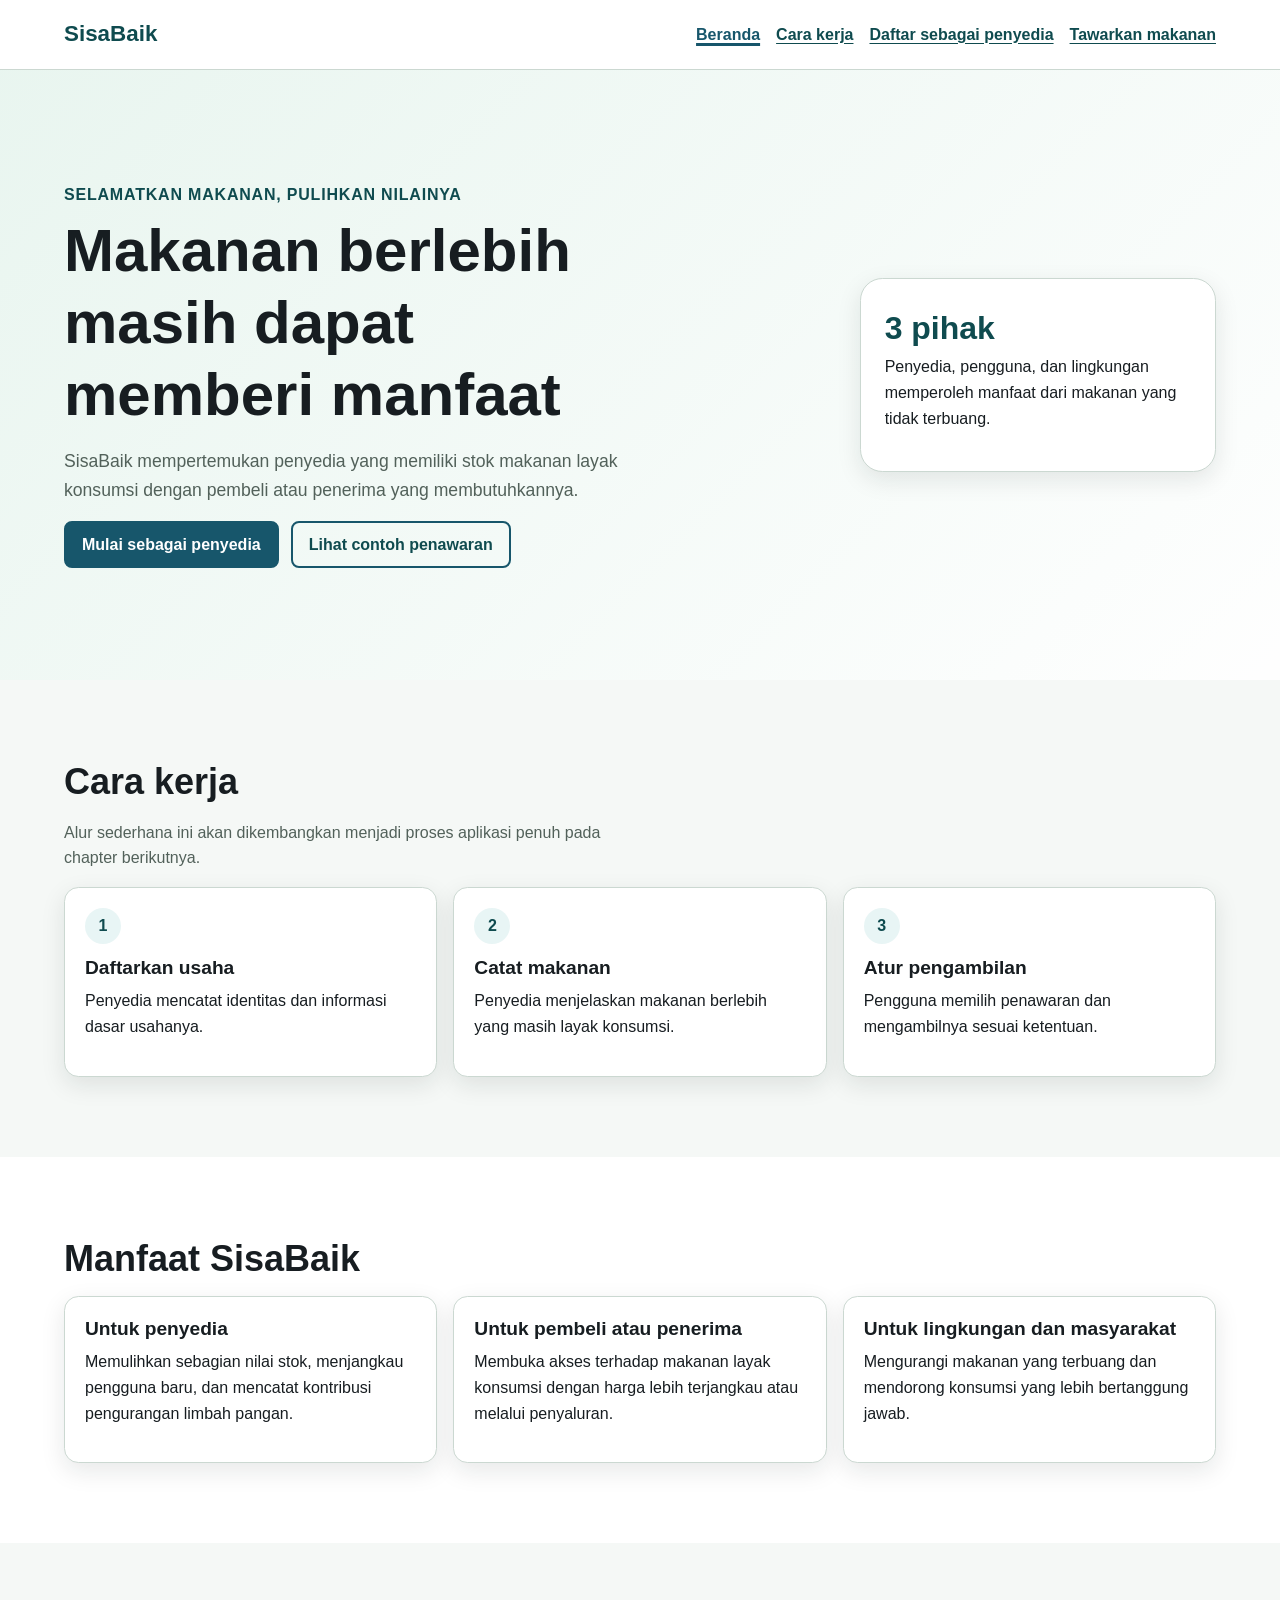
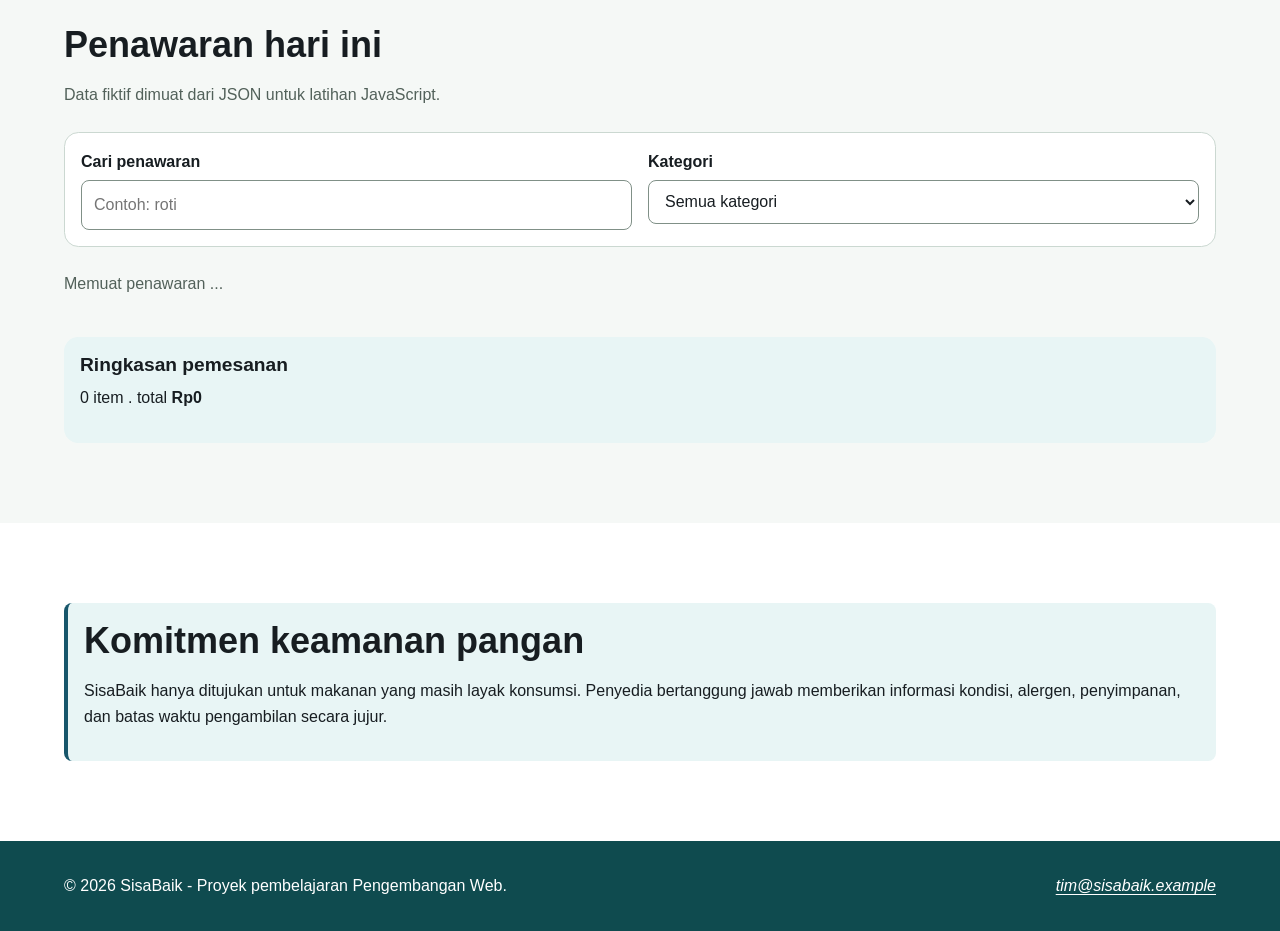
==== commit 0c9a74da: "feat: add JSON-powered offer catalog" ====
--- a/index.html
+++ b/index.html
@@ -26,7 +26,6 @@
   </header>
 
   <main id="konten-utama" tabindex="-1">
-    <!-- Hero Section -->
     <section class="hero" aria-labelledby="judul-utama">
       <div class="container hero-layout">
         <div>
@@ -45,7 +44,6 @@
       </div>
     </section>
 
-    <!-- Cara Kerja Section -->
     <section class="section" id="cara-kerja" aria-labelledby="judul-cara-kerja">
       <div class="container">
         <h2 id="judul-cara-kerja">Cara kerja</h2>
@@ -70,7 +68,6 @@
       </div>
     </section>
 
-    <!-- Manfaat Section -->
     <section class="section section-alt" aria-labelledby="judul-manfaat">
       <div class="container">
         <h2 id="judul-manfaat">Manfaat SisaBaik</h2>
@@ -118,12 +115,11 @@
 
         <aside class="cart-summary" aria-labelledby="judul-ringkasan">
           <h3 id="judul-ringkasan">Ringkasan pemesanan</h3>
-          <p><span id="jumlah-item">0</span> item. total <strong id="total-pesanan">Rp0</strong></p>
+          <p><span id="jumlah-item">0</span> item . total <strong id="total-pesanan">Rp0</strong></p>
         </aside>
       </div>
     </section>
 
-    <!-- Keamanan Section -->
     <section class="section section-alt" aria-labelledby="judul-keamanan">
       <div class="container">
         <div class="notice">
--- a/styles.css
+++ b/styles.css
@@ -1,14 +1,14 @@
 :root {
-  --color-primary: #176b4d;
-  --color-primary-dark: #0f4f39;
-  --color-primary-soft: #e8f5ef;
+  --color-primary: #17566b;
+  --color-primary-dark: #0f4b4f;
+  --color-primary-soft: #e8f5f5;
   --color-accent: #f2b84b;
-  --color-text: #17211b;
+  --color-text: #171d21;
   --color-muted: #52615a;
   --color-surface: #ffffff;
   --color-background: #f5f8f6;
   --color-border: #cbd8d1;
-  --color-danger: #a52a2a;
+  --color-danger: #9fa52a;
   --shadow-card: 0 0.5rem 1.5rem rgb(23 33 27 / 10%);
   --radius-small: 0.5rem;
   --radius-medium: 0.9rem;
